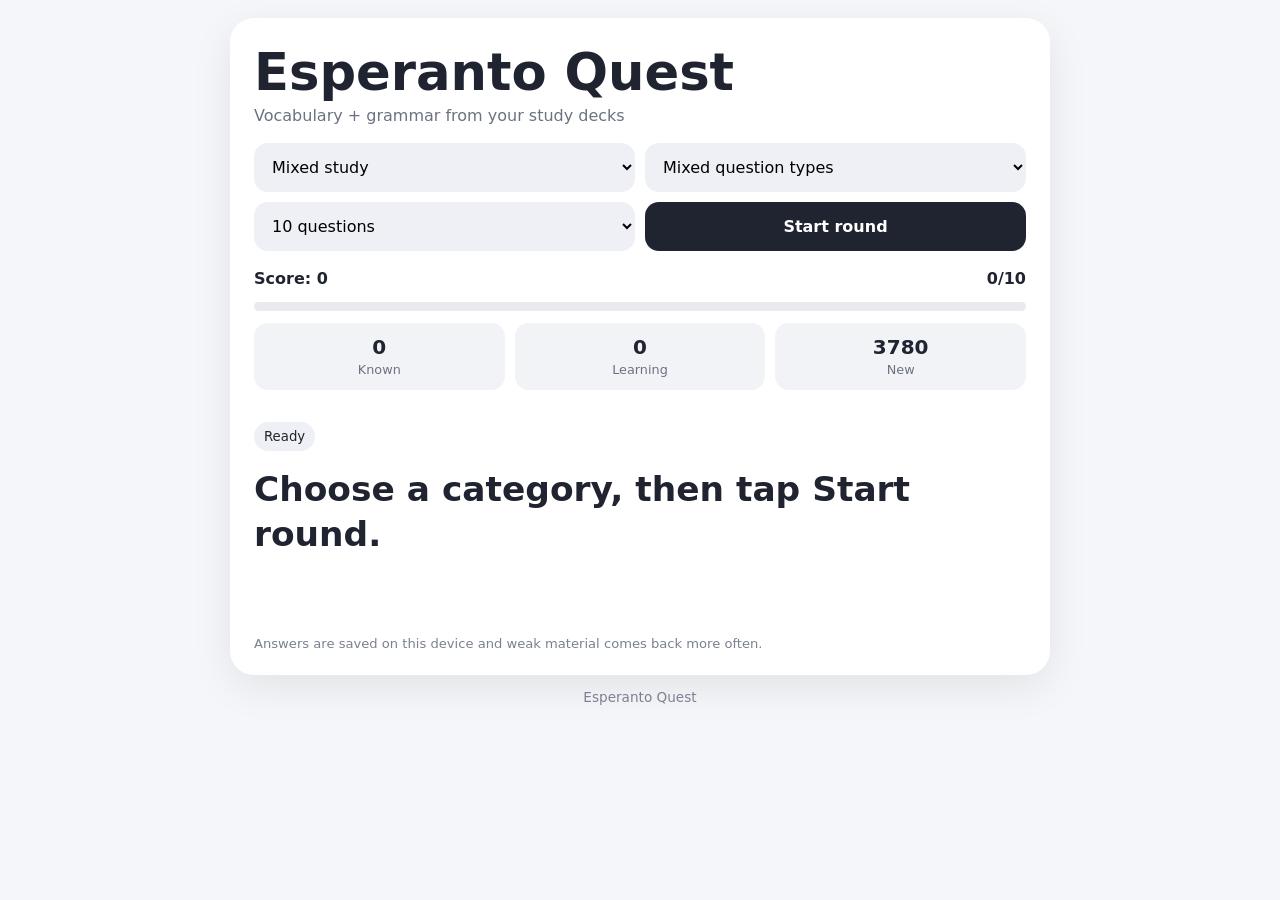
==== index.html @ 82cb4ed7 "Fix round completion score and celebration flow" ====
<!doctype html>
<html lang="en">
<head>
<meta charset="utf-8">
<meta name="viewport" content="width=device-width,initial-scale=1,viewport-fit=cover">
<meta name="apple-mobile-web-app-capable" content="yes">
<title>Esperanto Quest</title>
<style>
:root{font-family:-apple-system,BlinkMacSystemFont,"Segoe UI",system-ui,sans-serif;color:#1f2430}
*{box-sizing:border-box} body{margin:0;background:#f5f6fa;min-height:100svh;padding:18px}
.app{max-width:820px;margin:auto}.card{background:#fff;border-radius:24px;padding:24px;box-shadow:0 12px 42px rgba(0,0,0,.08)}
h1{margin:0 0 4px;font-size:clamp(2rem,6vw,3.2rem)}.muted{color:#6b7280}.controls{display:grid;grid-template-columns:1fr 1fr;gap:10px;margin:18px 0}
select,button,input{font:inherit;border:0;border-radius:14px;padding:14px}select,input{background:#eef0f5}button{background:#eef0f5;font-weight:700;cursor:pointer;touch-action:manipulation}button.primary{background:#1f2430;color:white}
.stats{display:flex;justify-content:space-between;gap:12px;font-weight:700;margin:14px 0}.mastery{display:grid;grid-template-columns:repeat(3,1fr);gap:10px;margin:12px 0}.mastery div{background:#f2f3f7;border-radius:14px;padding:12px;text-align:center}.mastery strong{display:block;font-size:1.25rem}.mastery span{font-size:.8rem;color:#6b7280}.bar{height:9px;border-radius:999px;background:#e8eaf0;overflow:hidden}.bar>div{height:100%;width:0;background:#1f2430;transition:width .2s}
.badge{display:inline-block;font-size:.83rem;background:#eef0f5;border-radius:999px;padding:7px 10px;margin-top:20px}.q{font-size:clamp(1.35rem,4vw,2.15rem);font-weight:800;line-height:1.3;margin:16px 0 20px}.answers{display:grid;grid-template-columns:1fr 1fr;gap:12px}.answer{min-height:62px;text-align:left}.correct{background:#dff5e4!important}.wrong{background:#ffe0e0!important}.feedback{min-height:28px;margin:16px 0;font-weight:700}
#next{display:none;width:100%;background:#1f2430;color:#fff}.typing{display:none;gap:10px}.typing input{flex:1}.typing button{background:#1f2430;color:#fff}.studyNote{font-size:.82rem;color:#7b8190;margin-top:6px}footer{font-size:.85rem;color:#7b8190;text-align:center;margin:14px}
.celebration{position:fixed;inset:0;pointer-events:none;overflow:hidden;z-index:9999}.particle{position:absolute;top:-12vh;font-size:32px;animation:fall 2.8s linear forwards}.confetti{width:12px;height:22px;border-radius:3px;font-size:0;background:hsl(var(--h),85%,55%);transform:rotate(var(--r))}.face{font-size:42px;animation-duration:3.4s}@keyframes fall{to{transform:translate(var(--drift),115vh) rotate(720deg);opacity:.9}}
@media(max-width:600px){.controls,.answers{grid-template-columns:1fr}.card{padding:20px}.typing{flex-direction:column}}
</style>
</head>
<body>
<div id="celebration" class="celebration"></div><div class="app"><div class="card">
<h1>Esperanto Quest</h1>
<div class="muted">Vocabulary + grammar from your study decks</div>
<div class="controls">
<select id="category"><option value="mixed">Mixed study</option><option value="nouns">Nouns</option><option value="connectors">Conjunctions / connectors</option><option value="prepositions">Prepositions</option><option value="grammar">Grammar sentences</option><option value="rules">Grammar rules & parts of speech</option></select>
<select id="mode"><option value="mixed">Mixed question types</option><option value="mc">Multiple choice only</option><option value="type">Typing only</option></select>
<select id="length"><option value="10">10 questions</option><option value="20">20 questions</option><option value="50">50 questions</option><option value="100">100 questions</option></select>
<button id="start" class="primary">Start round</button>
</div>
<div class="stats"><span>Score: <span id="score">0</span></span><span><span id="num">0</span>/<span id="total">10</span></span></div>
<div class="bar"><div id="bar"></div></div>
<div class="mastery"><div><strong id="knownCount">0</strong><span>Known</span></div><div><strong id="learningCount">0</strong><span>Learning</span></div><div><strong id="newCount">0</strong><span>New</span></div></div>
<div class="badge" id="kind">Ready</div><div class="q" id="q">Choose a category, then tap Start round.</div>
<div id="answers" class="answers"></div>
<div id="typing" class="typing"><input id="typed" autocomplete="off" autocapitalize="none" spellcheck="false" placeholder="Type your answer"><button id="check">Check</button></div>
<div class="feedback" id="feedback"></div><button id="next">Next</button><div class="studyNote">Answers are saved on this device and weak material comes back more often.</div>
</div><footer>Esperanto Quest</footer></div>
<script src="n1.js"></script><script src="n2.js"></script><script src="c1.js"></script><script src="c2.js"></script><script src="c3.js"></script><script src="g1.js"></script><script src="g2.js"></script><script src="g3.js"></script>
<script>
const NOUNS=(window.N||[]).map(x=>({en:x[0],eo:x[1],plural:x[2],obj:x[3],plobj:x[4]}));
const CONNECTORS=(window.C||[]).map(x=>({en:x[0],eo:x[1],cat:x[2]}));
const GRAMMAR=(window.G||[]).map(x=>({focus:x[0],en:x[1],eo:x[2]}));
const $=id=>document.getElementById(id);const pick=a=>a[Math.floor(Math.random()*a.length)];
const normalize=s=>String(s).trim().toLowerCase().replace(/[.,!?;:]/g,'').replace(/\s+/g,' ');
const RULES=[["What ending marks a noun in Esperanto?","-o",["-a","-e","-i"],"Noun ending"],["What ending marks an adjective?","-a",["-o","-e","-as"],"Adjective ending"],["What ending commonly marks an adverb?","-e",["-a","-o","-u"],"Adverb ending"],["What ending marks an infinitive verb?","-i",["-is","-as","-u"],"Infinitive"],["What ending marks present tense?","-as",["-is","-os","-us"],"Present tense"],["What ending marks past tense?","-is",["-as","-os","-u"],"Past tense"],["What ending marks future tense?","-os",["-as","-is","-us"],"Future tense"],["What ending marks the conditional?","-us",["-u","-os","-is"],"Conditional"],["What ending marks the imperative / volitive?","-u",["-us","-i","-as"],"Imperative"],["What ending marks plural nouns and adjectives?","-j",["-n","-s","-i"],"Plural"],["What ending marks the accusative (direct object)?","-n",["-j","-m","-r"],"Accusative"],["Which part of speech is 'rapide' (quickly)?","adverb",["noun","adjective","verb"],"Parts of speech"],["Which part of speech is 'bela' (beautiful)?","adjective",["noun","adverb","preposition"],"Parts of speech"],["Which part of speech is 'domo' (house)?","noun",["verb","adjective","conjunction"],"Parts of speech"],["Which part of speech is 'kuri' (to run)?","verb",["noun","adverb","preposition"],"Parts of speech"],["Which word means 'the' in Esperanto?","la",["unu","de","je"],"Article"],["Does Esperanto have an indefinite article like 'a/an'?","No",["Yes","Only before nouns","Only in plural"],"Articles"],["Which pronoun means 'I'?","mi",["vi","ni","li"],"Pronouns"],["Which pronoun means 'we'?","ni",["mi","ili","oni"],"Pronouns"],["Which pronoun means 'they'?","ili",["ni","ĝi","si"],"Pronouns"],["Which word asks 'why'?","kial",["kiel","kiam","kie"],"Correlatives"],["Which word asks 'how'?","kiel",["kial","kiam","kio"],"Correlatives"],["Which word asks 'when'?","kiam",["kiel","kie","kial"],"Correlatives"],["Which word asks 'where'?","kie",["kio","kiu","kiam"],"Correlatives"],["Which form means 'would go'?","irus",["iris","iros","iras"],"Conditional"],["Which form means 'went'?","iris",["iras","iros","iru"],"Past tense"],["Which form means 'will go'?","iros",["iris","irus","iras"],"Future tense"],["Which form means 'go!'?","iru",["iri","iras","irus"],"Imperative"],["In 'Mi vidas la katon', why does kato become katon?","It is the direct object",["It is plural","It is an adjective","It is past tense"],"Accusative"],["In 'La belaj floroj', why does bela become belaj?","It agrees with the plural noun",["It is a verb","It is accusative singular","It is an adverb"],"Adjective agreement"]];
const nounEO=NOUNS.map(x=>x.eo),nounEN=NOUNS.map(x=>x.en),nounPL=NOUNS.map(x=>x.plural),nounOBJ=NOUNS.map(x=>x.obj),nounPLOBJ=NOUNS.map(x=>x.plobj);
const conn=CONNECTORS.filter(x=>x.cat==="connector"),prep=CONNECTORS.filter(x=>x.cat==="preposition"),connEO=conn.map(x=>x.eo),connEN=conn.map(x=>x.en),prepEO=prep.map(x=>x.eo),prepEN=prep.map(x=>x.en),gramEO=GRAMMAR.map(x=>x.eo),gramEN=GRAMMAR.map(x=>x.en),focuses=[...new Set(GRAMMAR.map(x=>x.focus))];
function sampleOthers(list,correct,n=3){const out=[],seen=new Set([correct]);if(list.length<=n)return list.filter(x=>x!==correct);while(out.length<n){const v=pick(list);if(!seen.has(v)){seen.add(v);out.push(v)}}return out}
function shuffleSmall(a){a=[...a];for(let i=a.length-1;i>0;i--){const j=Math.floor(Math.random()*(i+1));[a[i],a[j]]=[a[j],a[i]]}return a}
function mc(q,correct,wrongs,kind,id){return{q,correct,options:shuffleSmall([correct,...wrongs]),kind,type:"mc",id}}
const BANKS={nouns:[],connectors:[],prepositions:[],grammar:[],rules:[]};
NOUNS.forEach((n,i)=>{BANKS.nouns.push(mc(`What is “${n.en}” in Esperanto?`,n.eo,sampleOthers(nounEO,n.eo),"English → Esperanto",`n:${i}:en-eo`));BANKS.nouns.push(mc(`What does “${n.eo}” mean?`,n.en,sampleOthers(nounEN,n.en),"Esperanto → English",`n:${i}:eo-en`));BANKS.nouns.push(mc(`What is the plural of “${n.eo}”?`,n.plural,sampleOthers(nounPL,n.plural),"Noun plural • -j",`n:${i}:plural`));BANKS.nouns.push(mc(`What is the singular direct-object form of “${n.eo}”?`,n.obj,sampleOthers(nounOBJ,n.obj),"Accusative • -n",`n:${i}:obj`));BANKS.nouns.push(mc(`What is the plural direct-object form of “${n.eo}”?`,n.plobj,sampleOthers(nounPLOBJ,n.plobj),"Plural accusative • -jn",`n:${i}:plobj`));BANKS.nouns.push(mc(`What part of speech is “${n.eo}”?`,"noun",["verb","adjective","adverb"],"Parts of speech",`n:${i}:pos`))});
conn.forEach((c,i)=>{BANKS.connectors.push(mc(`What is “${c.en}” in Esperanto?`,c.eo,sampleOthers(connEO,c.eo),"Connector",`c:${i}:en-eo`));BANKS.connectors.push(mc(`What does “${c.eo}” mean?`,c.en,sampleOthers(connEN,c.en),"Connector",`c:${i}:eo-en`));BANKS.connectors.push(mc(`What kind of expression is “${c.eo}”?`,"conjunction / connector",["noun","adjective","preposition / prepositional phrase"],"Parts of speech",`c:${i}:pos`))});
prep.forEach((c,i)=>{BANKS.prepositions.push(mc(`What is “${c.en}” in Esperanto?`,c.eo,sampleOthers(prepEO,c.eo),"Preposition",`p:${i}:en-eo`));BANKS.prepositions.push(mc(`What does “${c.eo}” mean?`,c.en,sampleOthers(prepEN,c.en),"Preposition",`p:${i}:eo-en`));BANKS.prepositions.push(mc(`What kind of expression is “${c.eo}”?`,"preposition / prepositional phrase",["noun","verb","conjunction / connector"],"Parts of speech",`p:${i}:pos`))});
GRAMMAR.forEach((g,i)=>{BANKS.grammar.push(mc(`Translate: “${g.en}”`,g.eo,sampleOthers(gramEO,g.eo),"Sentence translation",`g:${i}:en-eo`));BANKS.grammar.push(mc(`What does this mean? “${g.eo}”`,g.en,sampleOthers(gramEN,g.en),"Sentence comprehension",`g:${i}:eo-en`));BANKS.grammar.push(mc(`Which grammar focus best matches: “${g.eo}”?`,g.focus,sampleOthers(focuses,g.focus),"Identify the grammar",`g:${i}:focus`))});
RULES.forEach((r,i)=>BANKS.rules.push(mc(r[0],r[1],r[2],r[3],`r:${i}`)));
BANKS.mixed=[...BANKS.nouns,...BANKS.connectors,...BANKS.prepositions,...BANKS.grammar,...BANKS.rules];
const STORAGE_KEY="esperantoQuestMasteryV2";let mastery={};try{mastery=JSON.parse(localStorage.getItem(STORAGE_KEY)||"{}")}catch(e){mastery={}}
function statusFor(q){const m=mastery[q.id];if(!m)return"new";const acc=m.correct/m.attempts;return(m.correct>=3&&m.streak>=2&&acc>=.8)?"known":"learning"}
function record(q,ok){const m=mastery[q.id]||{attempts:0,correct:0,wrong:0,streak:0,lastSeen:0};m.attempts++;m.lastSeen=Date.now();if(ok){m.correct++;m.streak++}else{m.wrong++;m.streak=0}mastery[q.id]=m;try{localStorage.setItem(STORAGE_KEY,JSON.stringify(mastery))}catch(e){}updateMasteryUI()}
function updateMasteryUI(){let k=0,l=0,n=0;for(const q of BANKS.mixed){const s=statusFor(q);if(s==="known")k++;else if(s==="learning")l++;else n++}$('knownCount').textContent=k;$('learningCount').textContent=l;$('newCount').textContent=n}
function chooseQuestion(bank,excludeId=null){let pool=excludeId?bank.filter(q=>q.id!==excludeId):bank;if(!pool.length)pool=bank;let bucket=[];const r=Math.random();if(r<.55)bucket=pool.filter(q=>statusFor(q)==="learning");if(!bucket.length&&r<.88)bucket=pool.filter(q=>statusFor(q)==="new");if(!bucket.length)bucket=pool.filter(q=>statusFor(q)==="known");if(!bucket.length)bucket=pool;return pick(bucket)}
let score=0,idx=0,total=10,current=null,locked=false,lastQuestionId=null,roundFinished=false;
function currentBank(){return BANKS[$('category').value]||BANKS.mixed}
function start(){score=0;idx=0;lastQuestionId=null;roundFinished=false;total=+$('length').value;$('score').textContent='0';$('total').textContent=total;$('next').textContent='Next';nextQ()}
function nextQ(){locked=false;$('check').disabled=false;$('feedback').textContent='';$('next').style.display='none';$('answers').innerHTML='';$('typing').style.display='none';if(idx>=total){finish();return}current=chooseQuestion(currentBank(),lastQuestionId);lastQuestionId=current.id;const mode=$('mode').value;const isType=mode==='type'||(mode==='mixed'&&Math.random()<.28);$('num').textContent=idx+1;$('bar').style.width=(idx/total*100)+'%';$('kind').textContent=current.kind+' • '+statusFor(current);$('q').textContent=current.q;if(isType){$('typing').style.display='flex';$('typed').value='';setTimeout(()=>$('typed').focus(),50)}else{for(const o of shuffleSmall(current.options)){const b=document.createElement('button');b.className='answer';b.textContent=o;b.onclick=()=>answerMC(b,o);$('answers').appendChild(b)}}}
function answerMC(btn,val){if(locked)return;locked=true;for(const b of $('answers').children){b.disabled=true;if(b.textContent===current.correct)b.classList.add('correct')}const ok=val===current.correct;if(ok){score++;$('score').textContent=score;$('feedback').textContent='Ĝuste! Correct.'}else{btn.classList.add('wrong');$('feedback').textContent='Correct answer: '+current.correct}record(current,ok);advanceSoon()}
function checkTyped(){if(locked)return;const val=$('typed').value;if(!val.trim())return;locked=true;$('check').disabled=true;const ok=normalize(val)===normalize(current.correct);if(ok){score++;$('score').textContent=score;$('feedback').textContent='Ĝuste! Correct.'}else{$('feedback').textContent='Correct answer: '+current.correct}record(current,ok);advanceSoon()}
function advanceSoon(){idx++;$('bar').style.width=(idx/total*100)+'%';$('next').style.display='block';$('next').textContent=idx>=total?'Finish':'Next'}
function tone(freq,dur,type='sine',delay=0){try{const A=window.AudioContext||window.webkitAudioContext;window._eqAudio=window._eqAudio||new A();const c=window._eqAudio,o=c.createOscillator(),g=c.createGain();o.type=type;o.frequency.value=freq;g.gain.setValueAtTime(.0001,c.currentTime+delay);g.gain.exponentialRampToValueAtTime(.13,c.currentTime+delay+.01);g.gain.exponentialRampToValueAtTime(.0001,c.currentTime+delay+dur);o.connect(g);g.connect(c.destination);o.start(c.currentTime+delay);o.stop(c.currentTime+delay+dur+.03)}catch(e){}}
function resultSound(level){if(level==='great'){tone(523,.18,'triangle');tone(659,.18,'triangle',.16);tone(784,.28,'triangle',.32)}else if(level==='meh'){tone(330,.18,'sine');tone(294,.22,'sine',.18)}else{tone(220,.25,'sine');tone(175,.35,'sine',.22)}}
function shower(kind){const box=$('celebration');box.innerHTML='';const count=kind==='confetti'?90:45;for(let i=0;i<count;i++){const e=document.createElement('div');e.className='particle '+(kind==='confetti'?'confetti':'face');if(kind!=='confetti')e.textContent=kind==='sad'?'😢':'😐';e.style.left=(Math.random()*100)+'vw';e.style.animationDelay=(Math.random()*1.1)+'s';e.style.setProperty('--drift',((Math.random()-.5)*180)+'px');e.style.setProperty('--r',(Math.random()*180)+'deg');e.style.setProperty('--h',Math.floor(Math.random()*360));box.appendChild(e)}setTimeout(()=>box.innerHTML='',4800)}
function finish(){roundFinished=true;$('num').textContent=total;$('bar').style.width='100%';$('kind').textContent='Round complete';const pct=total?score/total:0;$('q').textContent=`You scored ${score} / ${total} (${Math.round(pct*100)}%).`;$('answers').innerHTML='';$('typing').style.display='none';if(pct>=.7){$('feedback').textContent=pct>=.9?'Bonege!':'Tre bone!';shower('confetti');resultSound('great')}else if(pct<=.5){$('feedback').textContent='Keep practicing. Weak cards will come back more often.';shower('sad');resultSound('sad')}else{$('feedback').textContent='Not bad — keep going!';shower('meh');resultSound('meh')}$('next').textContent='Play again';$('next').style.display='block'}
$('start').onclick=start;$('next').onclick=()=>{if(roundFinished)start();else nextQ()};$('check').onclick=checkTyped;$('typed').addEventListener('keydown',e=>{if(e.key==='Enter'){e.preventDefault();if(locked&&$('next').style.display==='block')$('next').click();else checkTyped()}});document.addEventListener('keydown',e=>{if(e.key==='Enter'&&document.activeElement!==$('typed')&&$('next').style.display==='block'){e.preventDefault();$('next').click()}});document.addEventListener('keydown',e=>{if(locked||!current||$('typing').style.display!=='none')return;if(!['1','2','3','4'].includes(e.key))return;const buttons=[...$('answers').querySelectorAll('.answer')];const i=Number(e.key)-1;if(buttons[i]){e.preventDefault();buttons[i].click()}});$('category').onchange=()=>{$('kind').textContent='Ready';$('q').textContent='Tap Start round.'};updateMasteryUI();
</script></body></html>
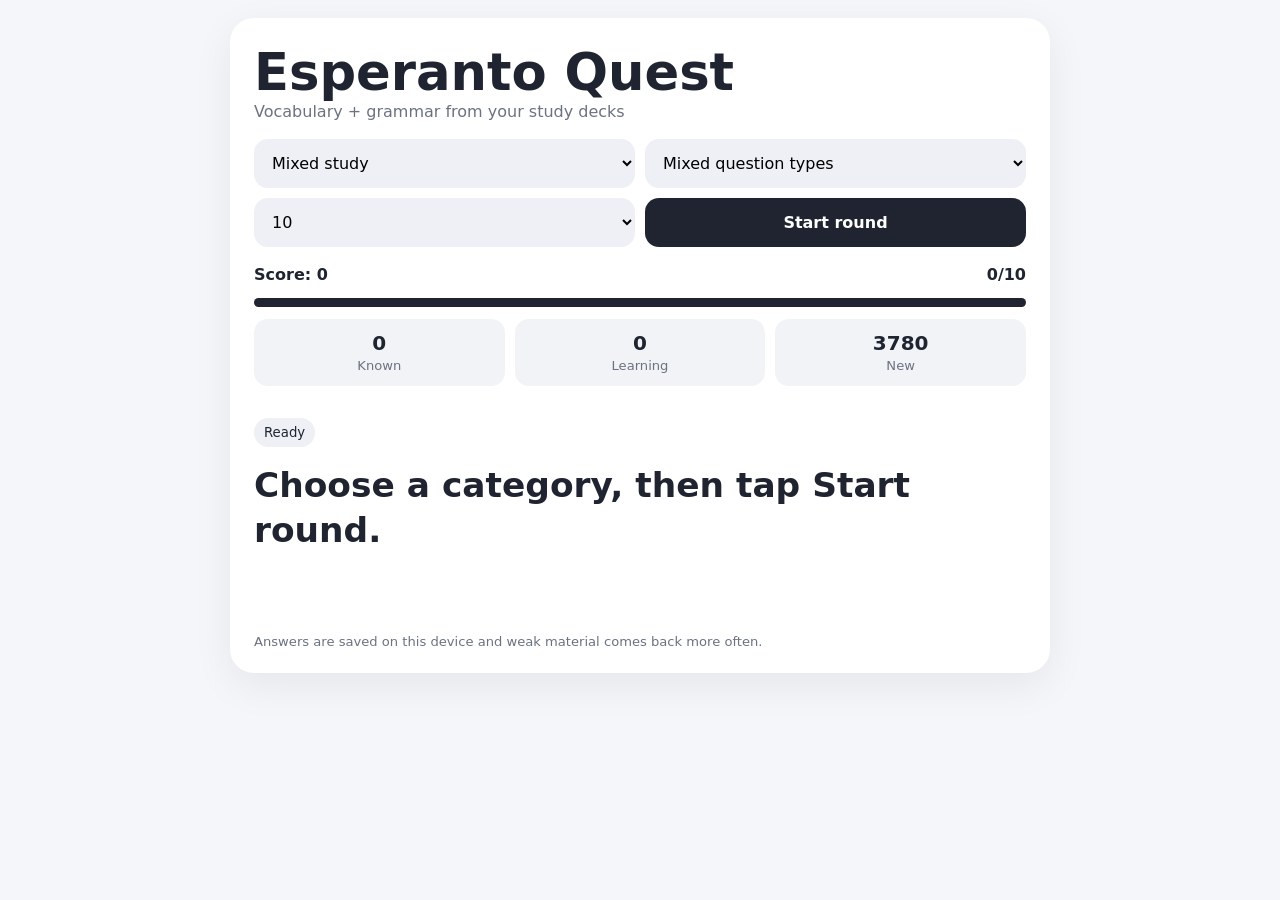
==== commit 34cf4c2a: "Expand wrong-answer explanations with translations and examples" ====
--- a/index.html
+++ b/index.html
@@ -1,76 +1,16 @@
-<!doctype html>
-<html lang="en">
-<head>
-<meta charset="utf-8">
-<meta name="viewport" content="width=device-width,initial-scale=1,viewport-fit=cover">
-<meta name="apple-mobile-web-app-capable" content="yes">
-<title>Esperanto Quest</title>
-<style>
-:root{font-family:-apple-system,BlinkMacSystemFont,"Segoe UI",system-ui,sans-serif;color:#1f2430}
-*{box-sizing:border-box} body{margin:0;background:#f5f6fa;min-height:100svh;padding:18px}
-.app{max-width:820px;margin:auto}.card{background:#fff;border-radius:24px;padding:24px;box-shadow:0 12px 42px rgba(0,0,0,.08)}
-h1{margin:0 0 4px;font-size:clamp(2rem,6vw,3.2rem)}.muted{color:#6b7280}.controls{display:grid;grid-template-columns:1fr 1fr;gap:10px;margin:18px 0}
-select,button,input{font:inherit;border:0;border-radius:14px;padding:14px}select,input{background:#eef0f5}button{background:#eef0f5;font-weight:700;cursor:pointer;touch-action:manipulation}button.primary{background:#1f2430;color:white}
-.stats{display:flex;justify-content:space-between;gap:12px;font-weight:700;margin:14px 0}.mastery{display:grid;grid-template-columns:repeat(3,1fr);gap:10px;margin:12px 0}.mastery div{background:#f2f3f7;border-radius:14px;padding:12px;text-align:center}.mastery strong{display:block;font-size:1.25rem}.mastery span{font-size:.8rem;color:#6b7280}.bar{height:9px;border-radius:999px;background:#e8eaf0;overflow:hidden}.bar>div{height:100%;width:0;background:#1f2430;transition:width .2s}
-.badge{display:inline-block;font-size:.83rem;background:#eef0f5;border-radius:999px;padding:7px 10px;margin-top:20px}.q{font-size:clamp(1.35rem,4vw,2.15rem);font-weight:800;line-height:1.3;margin:16px 0 20px}.answers{display:grid;grid-template-columns:1fr 1fr;gap:12px}.answer{min-height:62px;text-align:left}.correct{background:#dff5e4!important}.wrong{background:#ffe0e0!important}.feedback{min-height:28px;margin:16px 0;font-weight:700}
-#next{display:none;width:100%;background:#1f2430;color:#fff}.typing{display:none;gap:10px}.typing input{flex:1}.typing button{background:#1f2430;color:#fff}.studyNote{font-size:.82rem;color:#7b8190;margin-top:6px}footer{font-size:.85rem;color:#7b8190;text-align:center;margin:14px}
-.celebration{position:fixed;inset:0;pointer-events:none;overflow:hidden;z-index:9999}.particle{position:absolute;top:-12vh;font-size:32px;animation:fall 2.8s linear forwards}.confetti{width:12px;height:22px;border-radius:3px;font-size:0;background:hsl(var(--h),85%,55%);transform:rotate(var(--r))}.face{font-size:42px;animation-duration:3.4s}@keyframes fall{to{transform:translate(var(--drift),115vh) rotate(720deg);opacity:.9}}
-@media(max-width:600px){.controls,.answers{grid-template-columns:1fr}.card{padding:20px}.typing{flex-direction:column}}
-</style>
-</head>
-<body>
-<div id="celebration" class="celebration"></div><div class="app"><div class="card">
-<h1>Esperanto Quest</h1>
-<div class="muted">Vocabulary + grammar from your study decks</div>
-<div class="controls">
-<select id="category"><option value="mixed">Mixed study</option><option value="nouns">Nouns</option><option value="connectors">Conjunctions / connectors</option><option value="prepositions">Prepositions</option><option value="grammar">Grammar sentences</option><option value="rules">Grammar rules & parts of speech</option></select>
-<select id="mode"><option value="mixed">Mixed question types</option><option value="mc">Multiple choice only</option><option value="type">Typing only</option></select>
-<select id="length"><option value="10">10 questions</option><option value="20">20 questions</option><option value="50">50 questions</option><option value="100">100 questions</option></select>
-<button id="start" class="primary">Start round</button>
-</div>
-<div class="stats"><span>Score: <span id="score">0</span></span><span><span id="num">0</span>/<span id="total">10</span></span></div>
-<div class="bar"><div id="bar"></div></div>
-<div class="mastery"><div><strong id="knownCount">0</strong><span>Known</span></div><div><strong id="learningCount">0</strong><span>Learning</span></div><div><strong id="newCount">0</strong><span>New</span></div></div>
-<div class="badge" id="kind">Ready</div><div class="q" id="q">Choose a category, then tap Start round.</div>
-<div id="answers" class="answers"></div>
-<div id="typing" class="typing"><input id="typed" autocomplete="off" autocapitalize="none" spellcheck="false" placeholder="Type your answer"><button id="check">Check</button></div>
-<div class="feedback" id="feedback"></div><button id="next">Next</button><div class="studyNote">Answers are saved on this device and weak material comes back more often.</div>
-</div><footer>Esperanto Quest</footer></div>
-<script src="n1.js"></script><script src="n2.js"></script><script src="c1.js"></script><script src="c2.js"></script><script src="c3.js"></script><script src="g1.js"></script><script src="g2.js"></script><script src="g3.js"></script>
-<script>
-const NOUNS=(window.N||[]).map(x=>({en:x[0],eo:x[1],plural:x[2],obj:x[3],plobj:x[4]}));
-const CONNECTORS=(window.C||[]).map(x=>({en:x[0],eo:x[1],cat:x[2]}));
-const GRAMMAR=(window.G||[]).map(x=>({focus:x[0],en:x[1],eo:x[2]}));
-const $=id=>document.getElementById(id);const pick=a=>a[Math.floor(Math.random()*a.length)];
-const normalize=s=>String(s).trim().toLowerCase().replace(/[.,!?;:]/g,'').replace(/\s+/g,' ');
-const RULES=[["What ending marks a noun in Esperanto?","-o",["-a","-e","-i"],"Noun ending"],["What ending marks an adjective?","-a",["-o","-e","-as"],"Adjective ending"],["What ending commonly marks an adverb?","-e",["-a","-o","-u"],"Adverb ending"],["What ending marks an infinitive verb?","-i",["-is","-as","-u"],"Infinitive"],["What ending marks present tense?","-as",["-is","-os","-us"],"Present tense"],["What ending marks past tense?","-is",["-as","-os","-u"],"Past tense"],["What ending marks future tense?","-os",["-as","-is","-us"],"Future tense"],["What ending marks the conditional?","-us",["-u","-os","-is"],"Conditional"],["What ending marks the imperative / volitive?","-u",["-us","-i","-as"],"Imperative"],["What ending marks plural nouns and adjectives?","-j",["-n","-s","-i"],"Plural"],["What ending marks the accusative (direct object)?","-n",["-j","-m","-r"],"Accusative"],["Which part of speech is 'rapide' (quickly)?","adverb",["noun","adjective","verb"],"Parts of speech"],["Which part of speech is 'bela' (beautiful)?","adjective",["noun","adverb","preposition"],"Parts of speech"],["Which part of speech is 'domo' (house)?","noun",["verb","adjective","conjunction"],"Parts of speech"],["Which part of speech is 'kuri' (to run)?","verb",["noun","adverb","preposition"],"Parts of speech"],["Which word means 'the' in Esperanto?","la",["unu","de","je"],"Article"],["Does Esperanto have an indefinite article like 'a/an'?","No",["Yes","Only before nouns","Only in plural"],"Articles"],["Which pronoun means 'I'?","mi",["vi","ni","li"],"Pronouns"],["Which pronoun means 'we'?","ni",["mi","ili","oni"],"Pronouns"],["Which pronoun means 'they'?","ili",["ni","ĝi","si"],"Pronouns"],["Which word asks 'why'?","kial",["kiel","kiam","kie"],"Correlatives"],["Which word asks 'how'?","kiel",["kial","kiam","kio"],"Correlatives"],["Which word asks 'when'?","kiam",["kiel","kie","kial"],"Correlatives"],["Which word asks 'where'?","kie",["kio","kiu","kiam"],"Correlatives"],["Which form means 'would go'?","irus",["iris","iros","iras"],"Conditional"],["Which form means 'went'?","iris",["iras","iros","iru"],"Past tense"],["Which form means 'will go'?","iros",["iris","irus","iras"],"Future tense"],["Which form means 'go!'?","iru",["iri","iras","irus"],"Imperative"],["In 'Mi vidas la katon', why does kato become katon?","It is the direct object",["It is plural","It is an adjective","It is past tense"],"Accusative"],["In 'La belaj floroj', why does bela become belaj?","It agrees with the plural noun",["It is a verb","It is accusative singular","It is an adverb"],"Adjective agreement"]];
-const nounEO=NOUNS.map(x=>x.eo),nounEN=NOUNS.map(x=>x.en),nounPL=NOUNS.map(x=>x.plural),nounOBJ=NOUNS.map(x=>x.obj),nounPLOBJ=NOUNS.map(x=>x.plobj);
-const conn=CONNECTORS.filter(x=>x.cat==="connector"),prep=CONNECTORS.filter(x=>x.cat==="preposition"),connEO=conn.map(x=>x.eo),connEN=conn.map(x=>x.en),prepEO=prep.map(x=>x.eo),prepEN=prep.map(x=>x.en),gramEO=GRAMMAR.map(x=>x.eo),gramEN=GRAMMAR.map(x=>x.en),focuses=[...new Set(GRAMMAR.map(x=>x.focus))];
-function sampleOthers(list,correct,n=3){const out=[],seen=new Set([correct]);if(list.length<=n)return list.filter(x=>x!==correct);while(out.length<n){const v=pick(list);if(!seen.has(v)){seen.add(v);out.push(v)}}return out}
-function shuffleSmall(a){a=[...a];for(let i=a.length-1;i>0;i--){const j=Math.floor(Math.random()*(i+1));[a[i],a[j]]=[a[j],a[i]]}return a}
-function mc(q,correct,wrongs,kind,id){return{q,correct,options:shuffleSmall([correct,...wrongs]),kind,type:"mc",id}}
-const BANKS={nouns:[],connectors:[],prepositions:[],grammar:[],rules:[]};
-NOUNS.forEach((n,i)=>{BANKS.nouns.push(mc(`What is “${n.en}” in Esperanto?`,n.eo,sampleOthers(nounEO,n.eo),"English → Esperanto",`n:${i}:en-eo`));BANKS.nouns.push(mc(`What does “${n.eo}” mean?`,n.en,sampleOthers(nounEN,n.en),"Esperanto → English",`n:${i}:eo-en`));BANKS.nouns.push(mc(`What is the plural of “${n.eo}”?`,n.plural,sampleOthers(nounPL,n.plural),"Noun plural • -j",`n:${i}:plural`));BANKS.nouns.push(mc(`What is the singular direct-object form of “${n.eo}”?`,n.obj,sampleOthers(nounOBJ,n.obj),"Accusative • -n",`n:${i}:obj`));BANKS.nouns.push(mc(`What is the plural direct-object form of “${n.eo}”?`,n.plobj,sampleOthers(nounPLOBJ,n.plobj),"Plural accusative • -jn",`n:${i}:plobj`));BANKS.nouns.push(mc(`What part of speech is “${n.eo}”?`,"noun",["verb","adjective","adverb"],"Parts of speech",`n:${i}:pos`))});
-conn.forEach((c,i)=>{BANKS.connectors.push(mc(`What is “${c.en}” in Esperanto?`,c.eo,sampleOthers(connEO,c.eo),"Connector",`c:${i}:en-eo`));BANKS.connectors.push(mc(`What does “${c.eo}” mean?`,c.en,sampleOthers(connEN,c.en),"Connector",`c:${i}:eo-en`));BANKS.connectors.push(mc(`What kind of expression is “${c.eo}”?`,"conjunction / connector",["noun","adjective","preposition / prepositional phrase"],"Parts of speech",`c:${i}:pos`))});
-prep.forEach((c,i)=>{BANKS.prepositions.push(mc(`What is “${c.en}” in Esperanto?`,c.eo,sampleOthers(prepEO,c.eo),"Preposition",`p:${i}:en-eo`));BANKS.prepositions.push(mc(`What does “${c.eo}” mean?`,c.en,sampleOthers(prepEN,c.en),"Preposition",`p:${i}:eo-en`));BANKS.prepositions.push(mc(`What kind of expression is “${c.eo}”?`,"preposition / prepositional phrase",["noun","verb","conjunction / connector"],"Parts of speech",`p:${i}:pos`))});
-GRAMMAR.forEach((g,i)=>{BANKS.grammar.push(mc(`Translate: “${g.en}”`,g.eo,sampleOthers(gramEO,g.eo),"Sentence translation",`g:${i}:en-eo`));BANKS.grammar.push(mc(`What does this mean? “${g.eo}”`,g.en,sampleOthers(gramEN,g.en),"Sentence comprehension",`g:${i}:eo-en`));BANKS.grammar.push(mc(`Which grammar focus best matches: “${g.eo}”?`,g.focus,sampleOthers(focuses,g.focus),"Identify the grammar",`g:${i}:focus`))});
-RULES.forEach((r,i)=>BANKS.rules.push(mc(r[0],r[1],r[2],r[3],`r:${i}`)));
-BANKS.mixed=[...BANKS.nouns,...BANKS.connectors,...BANKS.prepositions,...BANKS.grammar,...BANKS.rules];
-const STORAGE_KEY="esperantoQuestMasteryV2";let mastery={};try{mastery=JSON.parse(localStorage.getItem(STORAGE_KEY)||"{}")}catch(e){mastery={}}
-function statusFor(q){const m=mastery[q.id];if(!m)return"new";const acc=m.correct/m.attempts;return(m.correct>=3&&m.streak>=2&&acc>=.8)?"known":"learning"}
-function record(q,ok){const m=mastery[q.id]||{attempts:0,correct:0,wrong:0,streak:0,lastSeen:0};m.attempts++;m.lastSeen=Date.now();if(ok){m.correct++;m.streak++}else{m.wrong++;m.streak=0}mastery[q.id]=m;try{localStorage.setItem(STORAGE_KEY,JSON.stringify(mastery))}catch(e){}updateMasteryUI()}
-function updateMasteryUI(){let k=0,l=0,n=0;for(const q of BANKS.mixed){const s=statusFor(q);if(s==="known")k++;else if(s==="learning")l++;else n++}$('knownCount').textContent=k;$('learningCount').textContent=l;$('newCount').textContent=n}
-function chooseQuestion(bank,excludeId=null){let pool=excludeId?bank.filter(q=>q.id!==excludeId):bank;if(!pool.length)pool=bank;let bucket=[];const r=Math.random();if(r<.55)bucket=pool.filter(q=>statusFor(q)==="learning");if(!bucket.length&&r<.88)bucket=pool.filter(q=>statusFor(q)==="new");if(!bucket.length)bucket=pool.filter(q=>statusFor(q)==="known");if(!bucket.length)bucket=pool;return pick(bucket)}
-let score=0,idx=0,total=10,current=null,locked=false,lastQuestionId=null,roundFinished=false;
-function currentBank(){return BANKS[$('category').value]||BANKS.mixed}
-function start(){score=0;idx=0;lastQuestionId=null;roundFinished=false;total=+$('length').value;$('score').textContent='0';$('total').textContent=total;$('next').textContent='Next';nextQ()}
-function nextQ(){locked=false;$('check').disabled=false;$('feedback').textContent='';$('next').style.display='none';$('answers').innerHTML='';$('typing').style.display='none';if(idx>=total){finish();return}current=chooseQuestion(currentBank(),lastQuestionId);lastQuestionId=current.id;const mode=$('mode').value;const isType=mode==='type'||(mode==='mixed'&&Math.random()<.28);$('num').textContent=idx+1;$('bar').style.width=(idx/total*100)+'%';$('kind').textContent=current.kind+' • '+statusFor(current);$('q').textContent=current.q;if(isType){$('typing').style.display='flex';$('typed').value='';setTimeout(()=>$('typed').focus(),50)}else{for(const o of shuffleSmall(current.options)){const b=document.createElement('button');b.className='answer';b.textContent=o;b.onclick=()=>answerMC(b,o);$('answers').appendChild(b)}}}
-function answerMC(btn,val){if(locked)return;locked=true;for(const b of $('answers').children){b.disabled=true;if(b.textContent===current.correct)b.classList.add('correct')}const ok=val===current.correct;if(ok){score++;$('score').textContent=score;$('feedback').textContent='Ĝuste! Correct.'}else{btn.classList.add('wrong');$('feedback').textContent='Correct answer: '+current.correct}record(current,ok);advanceSoon()}
-function checkTyped(){if(locked)return;const val=$('typed').value;if(!val.trim())return;locked=true;$('check').disabled=true;const ok=normalize(val)===normalize(current.correct);if(ok){score++;$('score').textContent=score;$('feedback').textContent='Ĝuste! Correct.'}else{$('feedback').textContent='Correct answer: '+current.correct}record(current,ok);advanceSoon()}
-function advanceSoon(){idx++;$('bar').style.width=(idx/total*100)+'%';$('next').style.display='block';$('next').textContent=idx>=total?'Finish':'Next'}
-function tone(freq,dur,type='sine',delay=0){try{const A=window.AudioContext||window.webkitAudioContext;window._eqAudio=window._eqAudio||new A();const c=window._eqAudio,o=c.createOscillator(),g=c.createGain();o.type=type;o.frequency.value=freq;g.gain.setValueAtTime(.0001,c.currentTime+delay);g.gain.exponentialRampToValueAtTime(.13,c.currentTime+delay+.01);g.gain.exponentialRampToValueAtTime(.0001,c.currentTime+delay+dur);o.connect(g);g.connect(c.destination);o.start(c.currentTime+delay);o.stop(c.currentTime+delay+dur+.03)}catch(e){}}
-function resultSound(level){if(level==='great'){tone(523,.18,'triangle');tone(659,.18,'triangle',.16);tone(784,.28,'triangle',.32)}else if(level==='meh'){tone(330,.18,'sine');tone(294,.22,'sine',.18)}else{tone(220,.25,'sine');tone(175,.35,'sine',.22)}}
-function shower(kind){const box=$('celebration');box.innerHTML='';const count=kind==='confetti'?90:45;for(let i=0;i<count;i++){const e=document.createElement('div');e.className='particle '+(kind==='confetti'?'confetti':'face');if(kind!=='confetti')e.textContent=kind==='sad'?'😢':'😐';e.style.left=(Math.random()*100)+'vw';e.style.animationDelay=(Math.random()*1.1)+'s';e.style.setProperty('--drift',((Math.random()-.5)*180)+'px');e.style.setProperty('--r',(Math.random()*180)+'deg');e.style.setProperty('--h',Math.floor(Math.random()*360));box.appendChild(e)}setTimeout(()=>box.innerHTML='',4800)}
-function finish(){roundFinished=true;$('num').textContent=total;$('bar').style.width='100%';$('kind').textContent='Round complete';const pct=total?score/total:0;$('q').textContent=`You scored ${score} / ${total} (${Math.round(pct*100)}%).`;$('answers').innerHTML='';$('typing').style.display='none';if(pct>=.7){$('feedback').textContent=pct>=.9?'Bonege!':'Tre bone!';shower('confetti');resultSound('great')}else if(pct<=.5){$('feedback').textContent='Keep practicing. Weak cards will come back more often.';shower('sad');resultSound('sad')}else{$('feedback').textContent='Not bad — keep going!';shower('meh');resultSound('meh')}$('next').textContent='Play again';$('next').style.display='block'}
-$('start').onclick=start;$('next').onclick=()=>{if(roundFinished)start();else nextQ()};$('check').onclick=checkTyped;$('typed').addEventListener('keydown',e=>{if(e.key==='Enter'){e.preventDefault();if(locked&&$('next').style.display==='block')$('next').click();else checkTyped()}});document.addEventListener('keydown',e=>{if(e.key==='Enter'&&document.activeElement!==$('typed')&&$('next').style.display==='block'){e.preventDefault();$('next').click()}});document.addEventListener('keydown',e=>{if(locked||!current||$('typing').style.display!=='none')return;if(!['1','2','3','4'].includes(e.key))return;const buttons=[...$('answers').querySelectorAll('.answer')];const i=Number(e.key)-1;if(buttons[i]){e.preventDefault();buttons[i].click()}});$('category').onchange=()=>{$('kind').textContent='Ready';$('q').textContent='Tap Start round.'};updateMasteryUI();
-</script></body></html>+<!doctype html><html lang="en"><head><meta charset="utf-8"><meta name="viewport" content="width=device-width,initial-scale=1,viewport-fit=cover"><title>Esperanto Quest</title><style>
+:root{font-family:-apple-system,BlinkMacSystemFont,"Segoe UI",system-ui,sans-serif;color:#1f2430}*{box-sizing:border-box}body{margin:0;background:#f5f6fa;min-height:100svh;padding:18px}.app{max-width:820px;margin:auto}.card{background:#fff;border-radius:24px;padding:24px;box-shadow:0 12px 42px #0001}h1{margin:0;font-size:clamp(2rem,6vw,3.2rem)}.muted{color:#6b7280}.controls,.answers{display:grid;grid-template-columns:1fr 1fr;gap:10px;margin:18px 0}select,button,input{font:inherit;border:0;border-radius:14px;padding:14px}select,input{background:#eef0f5}button{background:#eef0f5;font-weight:700;cursor:pointer}button.primary,#next,.typing button{background:#1f2430;color:#fff}.stats{display:flex;justify-content:space-between;font-weight:700;margin:14px 0}.mastery{display:grid;grid-template-columns:repeat(3,1fr);gap:10px;margin:12px 0}.mastery div{background:#f2f3f7;border-radius:14px;padding:12px;text-align:center}.mastery strong{display:block;font-size:1.25rem}.mastery span,.studyNote{font-size:.82rem;color:#6b7280}.bar{height:9px;border-radius:999px;background:#e8eaf0;overflow:hidden}.bar div{height:100%;background:#1f2430}.badge{display:inline-block;font-size:.83rem;background:#eef0f5;border-radius:999px;padding:7px 10px;margin-top:20px}.q{font-size:clamp(1.35rem,4vw,2.15rem);font-weight:800;line-height:1.3;margin:16px 0 20px}.answer{min-height:62px;text-align:left}.correct{background:#dff5e4!important}.wrong{background:#ffe0e0!important}.feedback{min-height:28px;margin:16px 0;font-weight:700;white-space:pre-line;line-height:1.45}#next{display:none;width:100%}.typing{display:none;gap:10px}.typing input{flex:1}.celebration{position:fixed;inset:0;pointer-events:none;overflow:hidden;z-index:9999}.particle{position:absolute;top:-12vh;animation:fall 2.8s linear forwards}.confetti{width:12px;height:22px;border-radius:3px;background:hsl(var(--h),85%,55%)}.face{font-size:42px;animation-duration:3.4s}@keyframes fall{to{transform:translate(var(--d),115vh) rotate(720deg);opacity:.9}}@media(max-width:600px){.controls,.answers{grid-template-columns:1fr}.typing{flex-direction:column}}
+</style></head><body><div id="celebration" class="celebration"></div><div class="app"><div class="card"><h1>Esperanto Quest</h1><div class="muted">Vocabulary + grammar from your study decks</div><div class="controls"><select id="category"><option value="mixed">Mixed study</option><option value="nouns">Nouns</option><option value="connectors">Conjunctions / connectors</option><option value="prepositions">Prepositions</option><option value="grammar">Grammar sentences</option><option value="rules">Grammar rules & parts of speech</option></select><select id="mode"><option value="mixed">Mixed question types</option><option value="mc">Multiple choice only</option><option value="type">Typing only</option></select><select id="length"><option>10</option><option>20</option><option>50</option><option>100</option></select><button id="start" class="primary">Start round</button></div><div class="stats"><span>Score: <span id="score">0</span></span><span><span id="num">0</span>/<span id="total">10</span></span></div><div class="bar"><div id="bar"></div></div><div class="mastery"><div><strong id="knownCount">0</strong><span>Known</span></div><div><strong id="learningCount">0</strong><span>Learning</span></div><div><strong id="newCount">0</strong><span>New</span></div></div><div id="kind" class="badge">Ready</div><div id="q" class="q">Choose a category, then tap Start round.</div><div id="answers" class="answers"></div><div id="typing" class="typing"><input id="typed" autocomplete="off" autocapitalize="none" spellcheck="false"><button id="check">Check</button></div><div id="feedback" class="feedback"></div><button id="next">Next</button><div class="studyNote">Answers are saved on this device and weak material comes back more often.</div></div></div>
+<script src="n1.js"></script><script src="n2.js"></script><script src="c1.js"></script><script src="c2.js"></script><script src="c3.js"></script><script src="g1.js"></script><script src="g2.js"></script><script src="g3.js"></script><script>
+const N=(window.N||[]).map(x=>({en:x[0],eo:x[1],pl:x[2],obj:x[3],plobj:x[4]})),C=(window.C||[]).map(x=>({en:x[0],eo:x[1],cat:x[2]})),G=(window.G||[]).map(x=>({focus:x[0],en:x[1],eo:x[2]})),$=x=>document.getElementById(x),pick=a=>a[Math.floor(Math.random()*a.length)],norm=s=>String(s).trim().toLowerCase().replace(/[.,!?;:]/g,'').replace(/\s+/g,' '),shuf=a=>{a=[...a];for(let i=a.length-1;i;i--){let j=Math.floor(Math.random()*(i+1));[a[i],a[j]]=[a[j],a[i]]}return a},other=(a,c)=>{let o=[],s=new Set([c]);while(o.length<3&&a.length>o.length+1){let v=pick(a);if(!s.has(v)){s.add(v);o.push(v)}}return o},mc=(q,c,w,k,id)=>({q,correct:c,options:shuf([c,...w]),kind:k,id});
+const R=[["What ending marks a noun in Esperanto?","-o",["-a","-e","-i"],"Noun ending"],["What ending marks an adjective?","-a",["-o","-e","-as"],"Adjective ending"],["What ending commonly marks an adverb?","-e",["-a","-o","-u"],"Adverb ending"],["What ending marks an infinitive verb?","-i",["-is","-as","-u"],"Infinitive"],["What ending marks present tense?","-as",["-is","-os","-us"],"Present tense"],["What ending marks past tense?","-is",["-as","-os","-u"],"Past tense"],["What ending marks future tense?","-os",["-as","-is","-us"],"Future tense"],["What ending marks the conditional?","-us",["-u","-os","-is"],"Conditional"],["What ending marks the imperative / volitive?","-u",["-us","-i","-as"],"Imperative"],["What ending marks plural nouns and adjectives?","-j",["-n","-s","-i"],"Plural"],["What ending marks the accusative (direct object)?","-n",["-j","-m","-r"],"Accusative"],["Which part of speech is 'rapide'?","adverb",["noun","adjective","verb"],"Parts of speech"],["Which part of speech is 'bela'?","adjective",["noun","adverb","preposition"],"Parts of speech"],["Which part of speech is 'domo'?","noun",["verb","adjective","conjunction"],"Parts of speech"],["Which part of speech is 'kuri'?","verb",["noun","adverb","preposition"],"Parts of speech"],["Which word means 'the'?","la",["unu","de","je"],"Article"],["Does Esperanto have an indefinite article like 'a/an'?","No",["Yes","Only before nouns","Only in plural"],"Articles"],["Which pronoun means 'I'?","mi",["vi","ni","li"],"Pronouns"],["Which pronoun means 'we'?","ni",["mi","ili","oni"],"Pronouns"],["Which pronoun means 'they'?","ili",["ni","ĝi","si"],"Pronouns"],["Which word asks 'why'?","kial",["kiel","kiam","kie"],"Correlatives"],["Which word asks 'how'?","kiel",["kial","kiam","kio"],"Correlatives"],["Which word asks 'when'?","kiam",["kiel","kie","kial"],"Correlatives"],["Which word asks 'where'?","kie",["kio","kiu","kiam"],"Correlatives"],["Which form means 'would go'?","irus",["iris","iros","iras"],"Conditional"],["Which form means 'went'?","iris",["iras","iros","iru"],"Past tense"],["Which form means 'will go'?","iros",["iris","irus","iras"],"Future tense"],["Which form means 'go!'?","iru",["iri","iras","irus"],"Imperative"],["In 'Mi vidas la katon', why katon?","It is the direct object",["It is plural","It is an adjective","It is past tense"],"Accusative"],["In 'La belaj floroj', why belaj?","It agrees with the plural noun",["It is a verb","It is accusative singular","It is an adverb"],"Adjective agreement"]];
+const con=C.filter(x=>x.cat==='connector'),pre=C.filter(x=>x.cat==='preposition'),B={nouns:[],connectors:[],prepositions:[],grammar:[],rules:[]},nEO=N.map(x=>x.eo),nEN=N.map(x=>x.en),nPL=N.map(x=>x.pl),nO=N.map(x=>x.obj),nPO=N.map(x=>x.plobj),cEO=con.map(x=>x.eo),cEN=con.map(x=>x.en),pEO=pre.map(x=>x.eo),pEN=pre.map(x=>x.en),gEO=G.map(x=>x.eo),gEN=G.map(x=>x.en),f=[...new Set(G.map(x=>x.focus))];
+N.forEach((n,i)=>{B.nouns.push(mc(`What is “${n.en}” in Esperanto?`,n.eo,other(nEO,n.eo),'English → Esperanto',`n:${i}:en-eo`),mc(`What does “${n.eo}” mean?`,n.en,other(nEN,n.en),'Esperanto → English',`n:${i}:eo-en`),mc(`What is the plural of “${n.eo}”?`,n.pl,other(nPL,n.pl),'Noun plural • -j',`n:${i}:plural`),mc(`What is the singular direct-object form of “${n.eo}”?`,n.obj,other(nO,n.obj),'Accusative • -n',`n:${i}:obj`),mc(`What is the plural direct-object form of “${n.eo}”?`,n.plobj,other(nPO,n.plobj),'Plural accusative • -jn',`n:${i}:plobj`),mc(`What part of speech is “${n.eo}”?`,'noun',['verb','adjective','adverb'],'Parts of speech',`n:${i}:pos`))});
+con.forEach((c,i)=>{B.connectors.push(mc(`What is “${c.en}” in Esperanto?`,c.eo,other(cEO,c.eo),'Connector',`c:${i}:en-eo`),mc(`What does “${c.eo}” mean?`,c.en,other(cEN,c.en),'Connector',`c:${i}:eo-en`),mc(`What kind of expression is “${c.eo}”?`,'conjunction / connector',['noun','adjective','preposition / prepositional phrase'],'Parts of speech',`c:${i}:pos`))});pre.forEach((c,i)=>{B.prepositions.push(mc(`What is “${c.en}” in Esperanto?`,c.eo,other(pEO,c.eo),'Preposition',`p:${i}:en-eo`),mc(`What does “${c.eo}” mean?`,c.en,other(pEN,c.en),'Preposition',`p:${i}:eo-en`),mc(`What kind of expression is “${c.eo}”?`,'preposition / prepositional phrase',['noun','verb','conjunction / connector'],'Parts of speech',`p:${i}:pos`))});G.forEach((g,i)=>{B.grammar.push(mc(`Translate: “${g.en}”`,g.eo,other(gEO,g.eo),'Sentence translation',`g:${i}:en-eo`),mc(`What does this mean? “${g.eo}”`,g.en,other(gEN,g.en),'Sentence comprehension',`g:${i}:eo-en`),mc(`Which grammar focus best matches: “${g.eo}”?`,g.focus,other(f,g.focus),'Identify the grammar',`g:${i}:focus`))});R.forEach((r,i)=>B.rules.push(mc(r[0],r[1],r[2],r[3],`r:${i}`)));B.mixed=[...B.nouns,...B.connectors,...B.prepositions,...B.grammar,...B.rules];
+const KEY='esperantoQuestMasteryV2';let M={};try{M=JSON.parse(localStorage.getItem(KEY)||'{}')}catch{}const status=q=>{let m=M[q.id];return!m?'new':m.correct>=3&&m.streak>=2&&m.correct/m.attempts>=.8?'known':'learning'},record=(q,ok)=>{let m=M[q.id]||{attempts:0,correct:0,wrong:0,streak:0};m.attempts++;ok?(m.correct++,m.streak++):(m.wrong++,m.streak=0);M[q.id]=m;try{localStorage.setItem(KEY,JSON.stringify(M))}catch{}mastery()},mastery=()=>{let a={known:0,learning:0,new:0};B.mixed.forEach(q=>a[status(q)]++);$('knownCount').textContent=a.known;$('learningCount').textContent=a.learning;$('newCount').textContent=a.new},choose=(bank,x)=>{let p=bank.filter(q=>q.id!==x);if(!p.length)p=bank;let r=Math.random(),b=r<.55?p.filter(q=>status(q)==='learning'):r<.88?p.filter(q=>status(q)==='new'):p.filter(q=>status(q)==='known');return pick(b.length?b:p)};
+const ruleEx=[['domo','house','La domo estas granda.','The house is big.'],['bela','beautiful','La floro estas bela.','The flower is beautiful.'],['rapide','quickly','Ŝi kuras rapide.','She runs quickly.'],['kuri','to run','Mi ŝatas kuri.','I like to run.'],['iras','goes / is going','Li iras hejmen.','He is going home.'],['iris','went','Li iris hejmen.','He went home.'],['iros','will go','Li iros hejmen.','He will go home.'],['irus','would go','Li irus hejmen.','He would go home.'],['iru','go!','Iru hejmen!','Go home!'],['domoj','houses','La domoj estas grandaj.','The houses are big.'],['domon','house (direct object)','Mi vidas la domon.','I see the house.'],['rapide','quickly','Ŝi kuras rapide.','She runs quickly.'],['bela','beautiful','La floro estas bela.','The flower is beautiful.'],['domo','house','La domo estas granda.','The house is big.'],['kuri','to run','Mi volas kuri.','I want to run.'],['la','the','La kato dormas.','The cat sleeps.'],['unu','one (not an article)','Mi havas unu libron.','I have one book.'],['mi','I','Mi lernas Esperanton.','I am learning Esperanto.'],['ni','we','Ni lernas Esperanton.','We are learning Esperanto.'],['ili','they','Ili lernas Esperanton.','They are learning Esperanto.'],['kial','why','Kial vi ridas?','Why are you laughing?'],['kiel','how','Kiel vi fartas?','How are you?'],['kiam','when','Kiam vi venos?','When will you come?'],['kie','where','Kie vi loĝas?','Where do you live?'],['irus','would go','Mi irus kun vi.','I would go with you.'],['iris','went','Mi iris hejmen.','I went home.'],['iros','will go','Mi iros morgaŭ.','I will go tomorrow.'],['iru','go!','Iru nun!','Go now!'],['katon','cat (direct object)','Mi vidas la katon.','I see the cat.'],['belaj','beautiful (plural)','La belaj floroj kreskas.','The beautiful flowers grow.']];
+function learn(q){let [t,i]=q.id.split(':'),x=+i;if(t==='n'){let n=N[x];return `Translation: ${n.eo} = ${n.en}\nExample: Mi pensas pri la ${n.eo}. = I am thinking about the ${n.en}.`}if(t==='c'||t==='p'){let c=(t==='c'?con:pre)[x];return `Translation: ${c.eo} = ${c.en}\nExample: La esprimo “${c.eo}” signifas “${c.en}”. = The expression “${c.eo}” means “${c.en}”.`}if(t==='g'){let g=G[x];return `Translation: ${g.eo} = ${g.en}\nExample sentence: ${g.eo} = ${g.en}`}let e=ruleEx[x]||['Esperanto','Esperanto','Mi lernas Esperanton.','I am learning Esperanto.'];return `Translation: ${e[0]} = ${e[1]}\nExample: ${e[2]} = ${e[3]}`}
+function why(q){let [t]=q.id.split(':');if(t==='n')return q.id.endsWith(':plural')?'Esperanto nouns become plural with -j.':q.id.endsWith(':obj')?'A singular direct object takes -n.':q.id.endsWith(':plobj')?'A plural direct object uses -jn.':q.id.endsWith(':pos')?'Nouns normally end in -o.':'This is the vocabulary meaning paired with this noun.';if(t==='c')return q.id.endsWith(':pos')?'This expression functions as a conjunction or connector.':'This is the connector meaning used in the study set.';if(t==='p')return q.id.endsWith(':pos')?'This expression functions as a preposition or prepositional phrase.':'This is the prepositional meaning used in the study set.';if(t==='g'){let g=G[+q.id.split(':')[1]];return `This sentence practices ${g.focus}.`}let k=q.kind,m={'Noun ending':'Nouns normally end in -o.','Adjective ending':'Adjectives normally end in -a.','Adverb ending':'Derived adverbs normally end in -e.','Infinitive':'Infinitives end in -i.','Present tense':'Present tense ends in -as.','Past tense':'Past tense ends in -is.','Future tense':'Future tense ends in -os.','Conditional':'Conditional verbs end in -us.','Imperative':'Commands use -u.','Plural':'Plural nouns/adjectives add -j.','Accusative':'Direct objects take -n.','Article':'Esperanto uses la for “the”.','Articles':'Esperanto has no indefinite article.','Pronouns':'This is a basic personal pronoun.','Correlatives':'ki- question words include kial = why, kiel = how, kiam = when, kie = where.','Parts of speech':'Typical endings: -o noun, -a adjective, -e adverb, -i infinitive.','Adjective agreement':'Adjectives agree in plural -j and accusative -n.'};return m[k]||`This practices ${k}.`}
+let score=0,idx=0,total=10,cur=null,locked=false,last=null,done=false;const bank=()=>B[$('category').value]||B.mixed;function start(){score=idx=0;last=null;done=false;total=+$('length').value;$('score').textContent=0;$('total').textContent=total;nextQ()}function nextQ(){locked=false;$('check').disabled=false;$('feedback').textContent='';$('next').style.display='none';$('answers').innerHTML='';$('typing').style.display='none';if(idx>=total)return finish();cur=choose(bank(),last);last=cur.id;let mode=$('mode').value,type=mode==='type'||mode==='mixed'&&Math.random()<.28;$('num').textContent=idx+1;$('bar').style.width=idx/total*100+'%';$('kind').textContent=cur.kind+' • '+status(cur);$('q').textContent=cur.q;if(type){$('typing').style.display='flex';$('typed').value='';setTimeout(()=>$('typed').focus(),30)}else shuf(cur.options).forEach(o=>{let b=document.createElement('button');b.className='answer';b.textContent=o;b.onclick=()=>answer(b,o);$('answers').appendChild(b)})}function wrong(){return `Correct answer: ${cur.correct}\nWhy: ${why(cur)}\n${learn(cur)}`}function answer(btn,v){if(locked)return;locked=true;[...$('answers').children].forEach(b=>{b.disabled=true;if(b.textContent===cur.correct)b.classList.add('correct')});let ok=v===cur.correct;if(ok){score++;$('score').textContent=score;$('feedback').textContent='Ĝuste! Correct.'}else{btn.classList.add('wrong');$('feedback').textContent=wrong()}record(cur,ok);advance()}function check(){if(locked||!$('typed').value.trim())return;locked=true;$('check').disabled=true;let ok=norm($('typed').value)===norm(cur.correct);if(ok){score++;$('score').textContent=score;$('feedback').textContent='Ĝuste! Correct.'}else $('feedback').textContent=wrong();record(cur,ok);advance()}function advance(){idx++;$('bar').style.width=idx/total*100+'%';$('next').style.display='block';$('next').textContent=idx>=total?'Finish':'Next'}
+function tone(f,d,delay=0){try{let A=window.AudioContext||window.webkitAudioContext,c=window._a=window._a||new A,o=c.createOscillator(),g=c.createGain();o.frequency.value=f;g.gain.setValueAtTime(.001,c.currentTime+delay);g.gain.exponentialRampToValueAtTime(.12,c.currentTime+delay+.01);g.gain.exponentialRampToValueAtTime(.001,c.currentTime+delay+d);o.connect(g);g.connect(c.destination);o.start(c.currentTime+delay);o.stop(c.currentTime+delay+d+.03)}catch{}}function shower(k){let b=$('celebration');b.innerHTML='';for(let i=0,n=k==='confetti'?90:45;i<n;i++){let e=document.createElement('div');e.className='particle '+(k==='confetti'?'confetti':'face');if(k!=='confetti')e.textContent=k==='sad'?'😢':'😐';e.style.left=Math.random()*100+'vw';e.style.animationDelay=Math.random()+'s';e.style.setProperty('--d',(Math.random()-.5)*180+'px');e.style.setProperty('--h',Math.random()*360);b.appendChild(e)}setTimeout(()=>b.innerHTML='',4800)}function finish(){done=true;$('num').textContent=total;$('bar').style.width='100%';$('kind').textContent='Round complete';let p=score/total;$('q').textContent=`You scored ${score} / ${total} (${Math.round(p*100)}%).`;$('answers').innerHTML='';$('typing').style.display='none';if(p>=.7){$('feedback').textContent=p>=.9?'Bonege!':'Tre bone!';shower('confetti');tone(523,.18);tone(659,.18,.16);tone(784,.28,.32)}else if(p<=.5){$('feedback').textContent='Keep practicing. Weak cards will come back more often.';shower('sad');tone(220,.25);tone(175,.35,.22)}else{$('feedback').textContent='Not bad — keep going!';shower('meh');tone(330,.18);tone(294,.22,.18)}$('next').textContent='Play again';$('next').style.display='block'}
+$('start').onclick=start;$('next').onclick=()=>done?start():nextQ();$('check').onclick=check;$('typed').onkeydown=e=>{if(e.key==='Enter'){e.preventDefault();locked&&$('next').style.display==='block'?$('next').click():check()}};document.onkeydown=e=>{if(e.key==='Enter'&&document.activeElement!==$('typed')&&$('next').style.display==='block'){e.preventDefault();$('next').click();return}if(!locked&&$('typing').style.display==='none'&&['1','2','3','4'].includes(e.key)){let b=[...$('answers').children][+e.key-1];if(b){e.preventDefault();b.click()}}};mastery();</script></body></html>
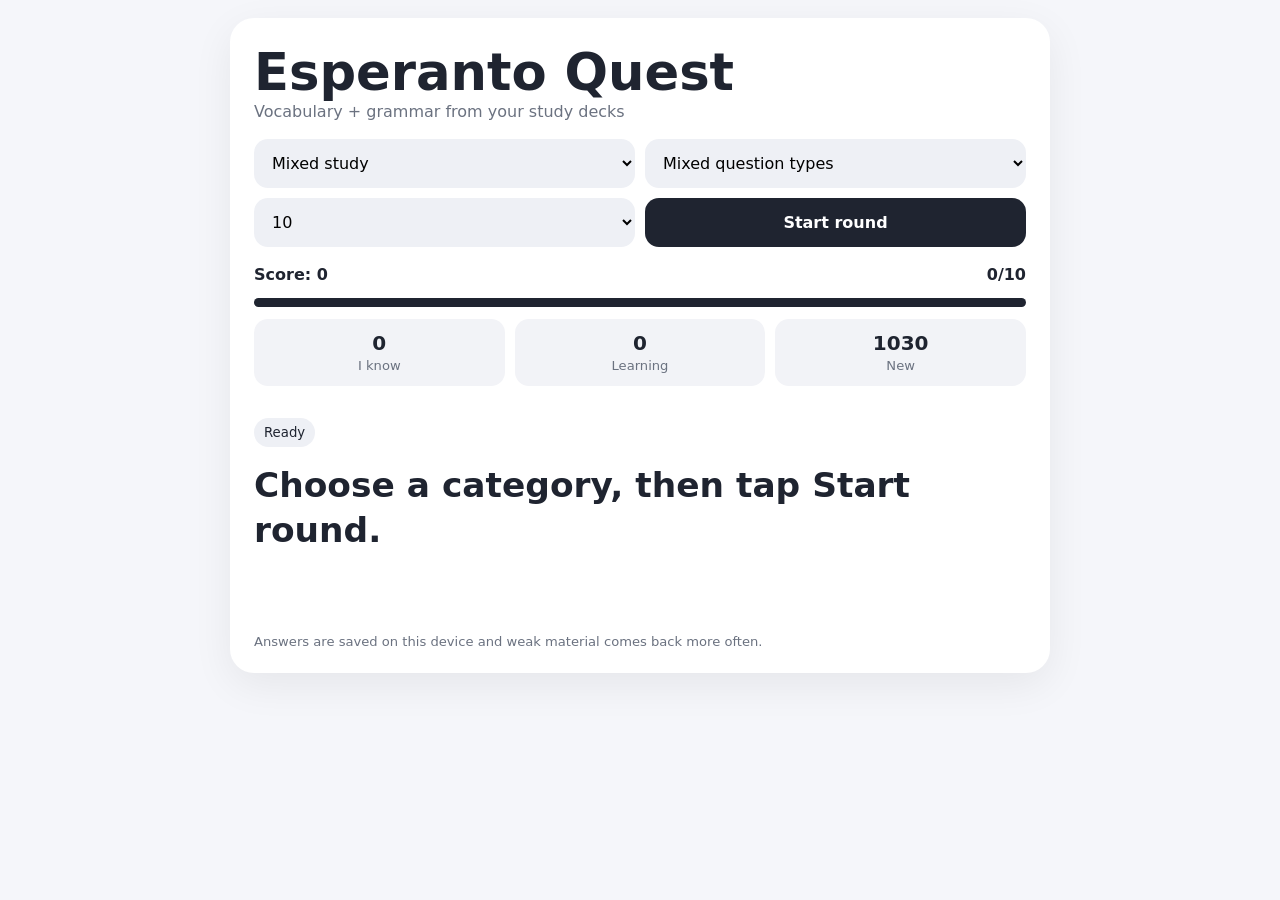
==== commit 9b08cf40: "Make mastery word-based with five-correct streak" ====
--- a/index.html
+++ b/index.html
@@ -1,13 +1,13 @@
 <!doctype html><html lang="en"><head><meta charset="utf-8"><meta name="viewport" content="width=device-width,initial-scale=1,viewport-fit=cover"><title>Esperanto Quest</title><style>
 :root{font-family:-apple-system,BlinkMacSystemFont,"Segoe UI",system-ui,sans-serif;color:#1f2430}*{box-sizing:border-box}body{margin:0;background:#f5f6fa;min-height:100svh;padding:18px}.app{max-width:820px;margin:auto}.card{background:#fff;border-radius:24px;padding:24px;box-shadow:0 12px 42px #0001}h1{margin:0;font-size:clamp(2rem,6vw,3.2rem)}.muted{color:#6b7280}.controls,.answers{display:grid;grid-template-columns:1fr 1fr;gap:10px;margin:18px 0}select,button,input{font:inherit;border:0;border-radius:14px;padding:14px}select,input{background:#eef0f5}button{background:#eef0f5;font-weight:700;cursor:pointer}button.primary,#next,.typing button{background:#1f2430;color:#fff}.stats{display:flex;justify-content:space-between;font-weight:700;margin:14px 0}.mastery{display:grid;grid-template-columns:repeat(3,1fr);gap:10px;margin:12px 0}.mastery div{background:#f2f3f7;border-radius:14px;padding:12px;text-align:center}.mastery strong{display:block;font-size:1.25rem}.mastery span,.studyNote{font-size:.82rem;color:#6b7280}.bar{height:9px;border-radius:999px;background:#e8eaf0;overflow:hidden}.bar div{height:100%;background:#1f2430}.badge{display:inline-block;font-size:.83rem;background:#eef0f5;border-radius:999px;padding:7px 10px;margin-top:20px}.q{font-size:clamp(1.35rem,4vw,2.15rem);font-weight:800;line-height:1.3;margin:16px 0 20px}.answer{min-height:62px;text-align:left}.correct{background:#dff5e4!important}.wrong{background:#ffe0e0!important}.feedback{min-height:28px;margin:16px 0;font-weight:700;white-space:pre-line;line-height:1.45}#next{display:none;width:100%}.typing{display:none;gap:10px}.typing input{flex:1}.celebration{position:fixed;inset:0;pointer-events:none;overflow:hidden;z-index:9999}.particle{position:absolute;top:-12vh;animation:fall 2.8s linear forwards}.confetti{width:12px;height:22px;border-radius:3px;background:hsl(var(--h),85%,55%)}.face{font-size:42px;animation-duration:3.4s}@keyframes fall{to{transform:translate(var(--d),115vh) rotate(720deg);opacity:.9}}@media(max-width:600px){.controls,.answers{grid-template-columns:1fr}.typing{flex-direction:column}}
-</style></head><body><div id="celebration" class="celebration"></div><div class="app"><div class="card"><h1>Esperanto Quest</h1><div class="muted">Vocabulary + grammar from your study decks</div><div class="controls"><select id="category"><option value="mixed">Mixed study</option><option value="nouns">Nouns</option><option value="connectors">Conjunctions / connectors</option><option value="prepositions">Prepositions</option><option value="grammar">Grammar sentences</option><option value="rules">Grammar rules & parts of speech</option></select><select id="mode"><option value="mixed">Mixed question types</option><option value="mc">Multiple choice only</option><option value="type">Typing only</option></select><select id="length"><option>10</option><option>20</option><option>50</option><option>100</option></select><button id="start" class="primary">Start round</button></div><div class="stats"><span>Score: <span id="score">0</span></span><span><span id="num">0</span>/<span id="total">10</span></span></div><div class="bar"><div id="bar"></div></div><div class="mastery"><div><strong id="knownCount">0</strong><span>Known</span></div><div><strong id="learningCount">0</strong><span>Learning</span></div><div><strong id="newCount">0</strong><span>New</span></div></div><div id="kind" class="badge">Ready</div><div id="q" class="q">Choose a category, then tap Start round.</div><div id="answers" class="answers"></div><div id="typing" class="typing"><input id="typed" autocomplete="off" autocapitalize="none" spellcheck="false"><button id="check">Check</button></div><div id="feedback" class="feedback"></div><button id="next">Next</button><div class="studyNote">Answers are saved on this device and weak material comes back more often.</div></div></div>
+</style></head><body><div id="celebration" class="celebration"></div><div class="app"><div class="card"><h1>Esperanto Quest</h1><div class="muted">Vocabulary + grammar from your study decks</div><div class="controls"><select id="category"><option value="mixed">Mixed study</option><option value="nouns">Nouns</option><option value="connectors">Conjunctions / connectors</option><option value="prepositions">Prepositions</option><option value="grammar">Grammar sentences</option><option value="rules">Grammar rules & parts of speech</option></select><select id="mode"><option value="mixed">Mixed question types</option><option value="mc">Multiple choice only</option><option value="type">Typing only</option></select><select id="length"><option>10</option><option>20</option><option>50</option><option>100</option></select><button id="start" class="primary">Start round</button></div><div class="stats"><span>Score: <span id="score">0</span></span><span><span id="num">0</span>/<span id="total">10</span></span></div><div class="bar"><div id="bar"></div></div><div class="mastery"><div><strong id="knownCount">0</strong><span>I know</span></div><div><strong id="learningCount">0</strong><span>Learning</span></div><div><strong id="newCount">0</strong><span>New</span></div></div><div id="kind" class="badge">Ready</div><div id="q" class="q">Choose a category, then tap Start round.</div><div id="answers" class="answers"></div><div id="typing" class="typing"><input id="typed" autocomplete="off" autocapitalize="none" spellcheck="false"><button id="check">Check</button></div><div id="feedback" class="feedback"></div><button id="next">Next</button><div class="studyNote">Answers are saved on this device and weak material comes back more often.</div></div></div>
 <script src="n1.js"></script><script src="n2.js"></script><script src="c1.js"></script><script src="c2.js"></script><script src="c3.js"></script><script src="g1.js"></script><script src="g2.js"></script><script src="g3.js"></script><script>
 const N=(window.N||[]).map(x=>({en:x[0],eo:x[1],pl:x[2],obj:x[3],plobj:x[4]})),C=(window.C||[]).map(x=>({en:x[0],eo:x[1],cat:x[2]})),G=(window.G||[]).map(x=>({focus:x[0],en:x[1],eo:x[2]})),$=x=>document.getElementById(x),pick=a=>a[Math.floor(Math.random()*a.length)],norm=s=>String(s).trim().toLowerCase().replace(/[.,!?;:]/g,'').replace(/\s+/g,' '),shuf=a=>{a=[...a];for(let i=a.length-1;i;i--){let j=Math.floor(Math.random()*(i+1));[a[i],a[j]]=[a[j],a[i]]}return a},other=(a,c)=>{let o=[],s=new Set([c]);while(o.length<3&&a.length>o.length+1){let v=pick(a);if(!s.has(v)){s.add(v);o.push(v)}}return o},mc=(q,c,w,k,id)=>({q,correct:c,options:shuf([c,...w]),kind:k,id});
 const R=[["What ending marks a noun in Esperanto?","-o",["-a","-e","-i"],"Noun ending"],["What ending marks an adjective?","-a",["-o","-e","-as"],"Adjective ending"],["What ending commonly marks an adverb?","-e",["-a","-o","-u"],"Adverb ending"],["What ending marks an infinitive verb?","-i",["-is","-as","-u"],"Infinitive"],["What ending marks present tense?","-as",["-is","-os","-us"],"Present tense"],["What ending marks past tense?","-is",["-as","-os","-u"],"Past tense"],["What ending marks future tense?","-os",["-as","-is","-us"],"Future tense"],["What ending marks the conditional?","-us",["-u","-os","-is"],"Conditional"],["What ending marks the imperative / volitive?","-u",["-us","-i","-as"],"Imperative"],["What ending marks plural nouns and adjectives?","-j",["-n","-s","-i"],"Plural"],["What ending marks the accusative (direct object)?","-n",["-j","-m","-r"],"Accusative"],["Which part of speech is 'rapide'?","adverb",["noun","adjective","verb"],"Parts of speech"],["Which part of speech is 'bela'?","adjective",["noun","adverb","preposition"],"Parts of speech"],["Which part of speech is 'domo'?","noun",["verb","adjective","conjunction"],"Parts of speech"],["Which part of speech is 'kuri'?","verb",["noun","adverb","preposition"],"Parts of speech"],["Which word means 'the'?","la",["unu","de","je"],"Article"],["Does Esperanto have an indefinite article like 'a/an'?","No",["Yes","Only before nouns","Only in plural"],"Articles"],["Which pronoun means 'I'?","mi",["vi","ni","li"],"Pronouns"],["Which pronoun means 'we'?","ni",["mi","ili","oni"],"Pronouns"],["Which pronoun means 'they'?","ili",["ni","ĝi","si"],"Pronouns"],["Which word asks 'why'?","kial",["kiel","kiam","kie"],"Correlatives"],["Which word asks 'how'?","kiel",["kial","kiam","kio"],"Correlatives"],["Which word asks 'when'?","kiam",["kiel","kie","kial"],"Correlatives"],["Which word asks 'where'?","kie",["kio","kiu","kiam"],"Correlatives"],["Which form means 'would go'?","irus",["iris","iros","iras"],"Conditional"],["Which form means 'went'?","iris",["iras","iros","iru"],"Past tense"],["Which form means 'will go'?","iros",["iris","irus","iras"],"Future tense"],["Which form means 'go!'?","iru",["iri","iras","irus"],"Imperative"],["In 'Mi vidas la katon', why katon?","It is the direct object",["It is plural","It is an adjective","It is past tense"],"Accusative"],["In 'La belaj floroj', why belaj?","It agrees with the plural noun",["It is a verb","It is accusative singular","It is an adverb"],"Adjective agreement"]];
 const con=C.filter(x=>x.cat==='connector'),pre=C.filter(x=>x.cat==='preposition'),B={nouns:[],connectors:[],prepositions:[],grammar:[],rules:[]},nEO=N.map(x=>x.eo),nEN=N.map(x=>x.en),nPL=N.map(x=>x.pl),nO=N.map(x=>x.obj),nPO=N.map(x=>x.plobj),cEO=con.map(x=>x.eo),cEN=con.map(x=>x.en),pEO=pre.map(x=>x.eo),pEN=pre.map(x=>x.en),gEO=G.map(x=>x.eo),gEN=G.map(x=>x.en),f=[...new Set(G.map(x=>x.focus))];
 N.forEach((n,i)=>{B.nouns.push(mc(`What is “${n.en}” in Esperanto?`,n.eo,other(nEO,n.eo),'English → Esperanto',`n:${i}:en-eo`),mc(`What does “${n.eo}” mean?`,n.en,other(nEN,n.en),'Esperanto → English',`n:${i}:eo-en`),mc(`What is the plural of “${n.eo}”?`,n.pl,other(nPL,n.pl),'Noun plural • -j',`n:${i}:plural`),mc(`What is the singular direct-object form of “${n.eo}”?`,n.obj,other(nO,n.obj),'Accusative • -n',`n:${i}:obj`),mc(`What is the plural direct-object form of “${n.eo}”?`,n.plobj,other(nPO,n.plobj),'Plural accusative • -jn',`n:${i}:plobj`),mc(`What part of speech is “${n.eo}”?`,'noun',['verb','adjective','adverb'],'Parts of speech',`n:${i}:pos`))});
 con.forEach((c,i)=>{B.connectors.push(mc(`What is “${c.en}” in Esperanto?`,c.eo,other(cEO,c.eo),'Connector',`c:${i}:en-eo`),mc(`What does “${c.eo}” mean?`,c.en,other(cEN,c.en),'Connector',`c:${i}:eo-en`),mc(`What kind of expression is “${c.eo}”?`,'conjunction / connector',['noun','adjective','preposition / prepositional phrase'],'Parts of speech',`c:${i}:pos`))});pre.forEach((c,i)=>{B.prepositions.push(mc(`What is “${c.en}” in Esperanto?`,c.eo,other(pEO,c.eo),'Preposition',`p:${i}:en-eo`),mc(`What does “${c.eo}” mean?`,c.en,other(pEN,c.en),'Preposition',`p:${i}:eo-en`),mc(`What kind of expression is “${c.eo}”?`,'preposition / prepositional phrase',['noun','verb','conjunction / connector'],'Parts of speech',`p:${i}:pos`))});G.forEach((g,i)=>{B.grammar.push(mc(`Translate: “${g.en}”`,g.eo,other(gEO,g.eo),'Sentence translation',`g:${i}:en-eo`),mc(`What does this mean? “${g.eo}”`,g.en,other(gEN,g.en),'Sentence comprehension',`g:${i}:eo-en`),mc(`Which grammar focus best matches: “${g.eo}”?`,g.focus,other(f,g.focus),'Identify the grammar',`g:${i}:focus`))});R.forEach((r,i)=>B.rules.push(mc(r[0],r[1],r[2],r[3],`r:${i}`)));B.mixed=[...B.nouns,...B.connectors,...B.prepositions,...B.grammar,...B.rules];
-const KEY='esperantoQuestMasteryV2';let M={};try{M=JSON.parse(localStorage.getItem(KEY)||'{}')}catch{}const status=q=>{let m=M[q.id];return!m?'new':m.correct>=3&&m.streak>=2&&m.correct/m.attempts>=.8?'known':'learning'},record=(q,ok)=>{let m=M[q.id]||{attempts:0,correct:0,wrong:0,streak:0};m.attempts++;ok?(m.correct++,m.streak++):(m.wrong++,m.streak=0);M[q.id]=m;try{localStorage.setItem(KEY,JSON.stringify(M))}catch{}mastery()},mastery=()=>{let a={known:0,learning:0,new:0};B.mixed.forEach(q=>a[status(q)]++);$('knownCount').textContent=a.known;$('learningCount').textContent=a.learning;$('newCount').textContent=a.new},choose=(bank,x)=>{let p=bank.filter(q=>q.id!==x);if(!p.length)p=bank;let r=Math.random(),b=r<.55?p.filter(q=>status(q)==='learning'):r<.88?p.filter(q=>status(q)==='new'):p.filter(q=>status(q)==='known');return pick(b.length?b:p)};
+const KEY='esperantoQuestMasteryV3',group=q=>{let p=q.id.split(':');return p[0]==='r'?q.id:`${p[0]}:${p[1]}`};let M={};try{M=JSON.parse(localStorage.getItem(KEY)||'{}')}catch{}if(!Object.keys(M).length){try{let old=JSON.parse(localStorage.getItem('esperantoQuestMasteryV2')||'{}');for(const [id,m] of Object.entries(old)){if(!m||!m.attempts)continue;let p=id.split(':'),g=p[0]==='r'?id:`${p[0]}:${p[1]}`;if(!M[g])M[g]={attempts:0,correct:0,wrong:0,streak:0};M[g].attempts+=m.attempts||0;M[g].correct+=m.correct||0;M[g].wrong+=m.wrong||0}localStorage.setItem(KEY,JSON.stringify(M))}catch{}}const status=q=>{let m=M[group(q)];return!m?'new':m.streak>=5?'known':'learning'},record=(q,ok)=>{let g=group(q),m=M[g]||{attempts:0,correct:0,wrong:0,streak:0};m.attempts++;if(ok){m.correct++;m.streak++}else{m.wrong++;m.streak=0}M[g]=m;try{localStorage.setItem(KEY,JSON.stringify(M))}catch{}mastery()},mastery=()=>{let a={known:0,learning:0,new:0},seen=new Set;B.mixed.forEach(q=>{let g=group(q);if(seen.has(g))return;seen.add(g);a[status(q)]++});$('knownCount').textContent=a.known;$('learningCount').textContent=a.learning;$('newCount').textContent=a.new},choose=(bank,x)=>{let p=bank.filter(q=>q.id!==x);if(!p.length)p=bank;let learning=p.filter(q=>status(q)==='learning'),fresh=p.filter(q=>status(q)==='new'),known=p.filter(q=>status(q)==='known'),r=Math.random();if(r<.68&&learning.length)return pick(learning);if(r<.97&&fresh.length)return pick(fresh);if(r>=.97&&known.length)return pick(known);return pick(learning.length?learning:fresh.length?fresh:known.length?known:p)};
 const ruleEx=[['domo','house','La domo estas granda.','The house is big.'],['bela','beautiful','La floro estas bela.','The flower is beautiful.'],['rapide','quickly','Ŝi kuras rapide.','She runs quickly.'],['kuri','to run','Mi ŝatas kuri.','I like to run.'],['iras','goes / is going','Li iras hejmen.','He is going home.'],['iris','went','Li iris hejmen.','He went home.'],['iros','will go','Li iros hejmen.','He will go home.'],['irus','would go','Li irus hejmen.','He would go home.'],['iru','go!','Iru hejmen!','Go home!'],['domoj','houses','La domoj estas grandaj.','The houses are big.'],['domon','house (direct object)','Mi vidas la domon.','I see the house.'],['rapide','quickly','Ŝi kuras rapide.','She runs quickly.'],['bela','beautiful','La floro estas bela.','The flower is beautiful.'],['domo','house','La domo estas granda.','The house is big.'],['kuri','to run','Mi volas kuri.','I want to run.'],['la','the','La kato dormas.','The cat sleeps.'],['unu','one (not an article)','Mi havas unu libron.','I have one book.'],['mi','I','Mi lernas Esperanton.','I am learning Esperanto.'],['ni','we','Ni lernas Esperanton.','We are learning Esperanto.'],['ili','they','Ili lernas Esperanton.','They are learning Esperanto.'],['kial','why','Kial vi ridas?','Why are you laughing?'],['kiel','how','Kiel vi fartas?','How are you?'],['kiam','when','Kiam vi venos?','When will you come?'],['kie','where','Kie vi loĝas?','Where do you live?'],['irus','would go','Mi irus kun vi.','I would go with you.'],['iris','went','Mi iris hejmen.','I went home.'],['iros','will go','Mi iros morgaŭ.','I will go tomorrow.'],['iru','go!','Iru nun!','Go now!'],['katon','cat (direct object)','Mi vidas la katon.','I see the cat.'],['belaj','beautiful (plural)','La belaj floroj kreskas.','The beautiful flowers grow.']];
 function learn(q){let [t,i]=q.id.split(':'),x=+i;if(t==='n'){let n=N[x];return `Translation: ${n.eo} = ${n.en}\nExample: Mi pensas pri la ${n.eo}. = I am thinking about the ${n.en}.`}if(t==='c'||t==='p'){let c=(t==='c'?con:pre)[x];return `Translation: ${c.eo} = ${c.en}\nExample: La esprimo “${c.eo}” signifas “${c.en}”. = The expression “${c.eo}” means “${c.en}”.`}if(t==='g'){let g=G[x];return `Translation: ${g.eo} = ${g.en}\nExample sentence: ${g.eo} = ${g.en}`}let e=ruleEx[x]||['Esperanto','Esperanto','Mi lernas Esperanton.','I am learning Esperanto.'];return `Translation: ${e[0]} = ${e[1]}\nExample: ${e[2]} = ${e[3]}`}
 function why(q){let [t]=q.id.split(':');if(t==='n')return q.id.endsWith(':plural')?'Esperanto nouns become plural with -j.':q.id.endsWith(':obj')?'A singular direct object takes -n.':q.id.endsWith(':plobj')?'A plural direct object uses -jn.':q.id.endsWith(':pos')?'Nouns normally end in -o.':'This is the vocabulary meaning paired with this noun.';if(t==='c')return q.id.endsWith(':pos')?'This expression functions as a conjunction or connector.':'This is the connector meaning used in the study set.';if(t==='p')return q.id.endsWith(':pos')?'This expression functions as a preposition or prepositional phrase.':'This is the prepositional meaning used in the study set.';if(t==='g'){let g=G[+q.id.split(':')[1]];return `This sentence practices ${g.focus}.`}let k=q.kind,m={'Noun ending':'Nouns normally end in -o.','Adjective ending':'Adjectives normally end in -a.','Adverb ending':'Derived adverbs normally end in -e.','Infinitive':'Infinitives end in -i.','Present tense':'Present tense ends in -as.','Past tense':'Past tense ends in -is.','Future tense':'Future tense ends in -os.','Conditional':'Conditional verbs end in -us.','Imperative':'Commands use -u.','Plural':'Plural nouns/adjectives add -j.','Accusative':'Direct objects take -n.','Article':'Esperanto uses la for “the”.','Articles':'Esperanto has no indefinite article.','Pronouns':'This is a basic personal pronoun.','Correlatives':'ki- question words include kial = why, kiel = how, kiam = when, kie = where.','Parts of speech':'Typical endings: -o noun, -a adjective, -e adverb, -i infinitive.','Adjective agreement':'Adjectives agree in plural -j and accusative -n.'};return m[k]||`This practices ${k}.`}
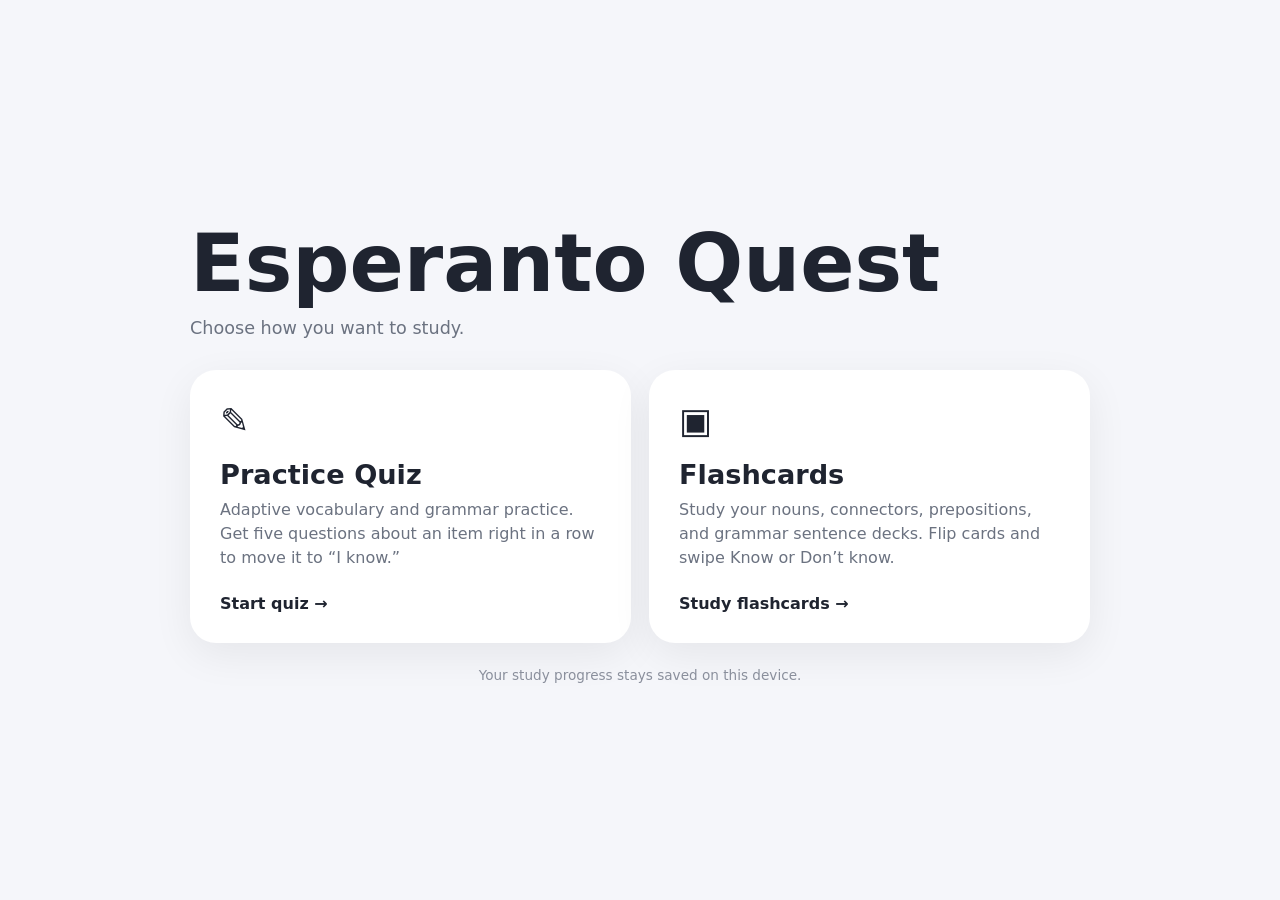
==== commit ef025479: "Add home page linking quiz and flashcards" ====
--- a/index.html
+++ b/index.html
@@ -1,16 +1 @@
-<!doctype html><html lang="en"><head><meta charset="utf-8"><meta name="viewport" content="width=device-width,initial-scale=1,viewport-fit=cover"><title>Esperanto Quest</title><style>
-:root{font-family:-apple-system,BlinkMacSystemFont,"Segoe UI",system-ui,sans-serif;color:#1f2430}*{box-sizing:border-box}body{margin:0;background:#f5f6fa;min-height:100svh;padding:18px}.app{max-width:820px;margin:auto}.card{background:#fff;border-radius:24px;padding:24px;box-shadow:0 12px 42px #0001}h1{margin:0;font-size:clamp(2rem,6vw,3.2rem)}.muted{color:#6b7280}.controls,.answers{display:grid;grid-template-columns:1fr 1fr;gap:10px;margin:18px 0}select,button,input{font:inherit;border:0;border-radius:14px;padding:14px}select,input{background:#eef0f5}button{background:#eef0f5;font-weight:700;cursor:pointer}button.primary,#next,.typing button{background:#1f2430;color:#fff}.stats{display:flex;justify-content:space-between;font-weight:700;margin:14px 0}.mastery{display:grid;grid-template-columns:repeat(3,1fr);gap:10px;margin:12px 0}.mastery div{background:#f2f3f7;border-radius:14px;padding:12px;text-align:center}.mastery strong{display:block;font-size:1.25rem}.mastery span,.studyNote{font-size:.82rem;color:#6b7280}.bar{height:9px;border-radius:999px;background:#e8eaf0;overflow:hidden}.bar div{height:100%;background:#1f2430}.badge{display:inline-block;font-size:.83rem;background:#eef0f5;border-radius:999px;padding:7px 10px;margin-top:20px}.q{font-size:clamp(1.35rem,4vw,2.15rem);font-weight:800;line-height:1.3;margin:16px 0 20px}.answer{min-height:62px;text-align:left}.correct{background:#dff5e4!important}.wrong{background:#ffe0e0!important}.feedback{min-height:28px;margin:16px 0;font-weight:700;white-space:pre-line;line-height:1.45}#next{display:none;width:100%}.typing{display:none;gap:10px}.typing input{flex:1}.celebration{position:fixed;inset:0;pointer-events:none;overflow:hidden;z-index:9999}.particle{position:absolute;top:-12vh;animation:fall 2.8s linear forwards}.confetti{width:12px;height:22px;border-radius:3px;background:hsl(var(--h),85%,55%)}.face{font-size:42px;animation-duration:3.4s}@keyframes fall{to{transform:translate(var(--d),115vh) rotate(720deg);opacity:.9}}@media(max-width:600px){.controls,.answers{grid-template-columns:1fr}.typing{flex-direction:column}}
-</style></head><body><div id="celebration" class="celebration"></div><div class="app"><div class="card"><h1>Esperanto Quest</h1><div class="muted">Vocabulary + grammar from your study decks</div><div class="controls"><select id="category"><option value="mixed">Mixed study</option><option value="nouns">Nouns</option><option value="connectors">Conjunctions / connectors</option><option value="prepositions">Prepositions</option><option value="grammar">Grammar sentences</option><option value="rules">Grammar rules & parts of speech</option></select><select id="mode"><option value="mixed">Mixed question types</option><option value="mc">Multiple choice only</option><option value="type">Typing only</option></select><select id="length"><option>10</option><option>20</option><option>50</option><option>100</option></select><button id="start" class="primary">Start round</button></div><div class="stats"><span>Score: <span id="score">0</span></span><span><span id="num">0</span>/<span id="total">10</span></span></div><div class="bar"><div id="bar"></div></div><div class="mastery"><div><strong id="knownCount">0</strong><span>I know</span></div><div><strong id="learningCount">0</strong><span>Learning</span></div><div><strong id="newCount">0</strong><span>New</span></div></div><div id="kind" class="badge">Ready</div><div id="q" class="q">Choose a category, then tap Start round.</div><div id="answers" class="answers"></div><div id="typing" class="typing"><input id="typed" autocomplete="off" autocapitalize="none" spellcheck="false"><button id="check">Check</button></div><div id="feedback" class="feedback"></div><button id="next">Next</button><div class="studyNote">Answers are saved on this device and weak material comes back more often.</div></div></div>
-<script src="n1.js"></script><script src="n2.js"></script><script src="c1.js"></script><script src="c2.js"></script><script src="c3.js"></script><script src="g1.js"></script><script src="g2.js"></script><script src="g3.js"></script><script>
-const N=(window.N||[]).map(x=>({en:x[0],eo:x[1],pl:x[2],obj:x[3],plobj:x[4]})),C=(window.C||[]).map(x=>({en:x[0],eo:x[1],cat:x[2]})),G=(window.G||[]).map(x=>({focus:x[0],en:x[1],eo:x[2]})),$=x=>document.getElementById(x),pick=a=>a[Math.floor(Math.random()*a.length)],norm=s=>String(s).trim().toLowerCase().replace(/[.,!?;:]/g,'').replace(/\s+/g,' '),shuf=a=>{a=[...a];for(let i=a.length-1;i;i--){let j=Math.floor(Math.random()*(i+1));[a[i],a[j]]=[a[j],a[i]]}return a},other=(a,c)=>{let o=[],s=new Set([c]);while(o.length<3&&a.length>o.length+1){let v=pick(a);if(!s.has(v)){s.add(v);o.push(v)}}return o},mc=(q,c,w,k,id)=>({q,correct:c,options:shuf([c,...w]),kind:k,id});
-const R=[["What ending marks a noun in Esperanto?","-o",["-a","-e","-i"],"Noun ending"],["What ending marks an adjective?","-a",["-o","-e","-as"],"Adjective ending"],["What ending commonly marks an adverb?","-e",["-a","-o","-u"],"Adverb ending"],["What ending marks an infinitive verb?","-i",["-is","-as","-u"],"Infinitive"],["What ending marks present tense?","-as",["-is","-os","-us"],"Present tense"],["What ending marks past tense?","-is",["-as","-os","-u"],"Past tense"],["What ending marks future tense?","-os",["-as","-is","-us"],"Future tense"],["What ending marks the conditional?","-us",["-u","-os","-is"],"Conditional"],["What ending marks the imperative / volitive?","-u",["-us","-i","-as"],"Imperative"],["What ending marks plural nouns and adjectives?","-j",["-n","-s","-i"],"Plural"],["What ending marks the accusative (direct object)?","-n",["-j","-m","-r"],"Accusative"],["Which part of speech is 'rapide'?","adverb",["noun","adjective","verb"],"Parts of speech"],["Which part of speech is 'bela'?","adjective",["noun","adverb","preposition"],"Parts of speech"],["Which part of speech is 'domo'?","noun",["verb","adjective","conjunction"],"Parts of speech"],["Which part of speech is 'kuri'?","verb",["noun","adverb","preposition"],"Parts of speech"],["Which word means 'the'?","la",["unu","de","je"],"Article"],["Does Esperanto have an indefinite article like 'a/an'?","No",["Yes","Only before nouns","Only in plural"],"Articles"],["Which pronoun means 'I'?","mi",["vi","ni","li"],"Pronouns"],["Which pronoun means 'we'?","ni",["mi","ili","oni"],"Pronouns"],["Which pronoun means 'they'?","ili",["ni","ĝi","si"],"Pronouns"],["Which word asks 'why'?","kial",["kiel","kiam","kie"],"Correlatives"],["Which word asks 'how'?","kiel",["kial","kiam","kio"],"Correlatives"],["Which word asks 'when'?","kiam",["kiel","kie","kial"],"Correlatives"],["Which word asks 'where'?","kie",["kio","kiu","kiam"],"Correlatives"],["Which form means 'would go'?","irus",["iris","iros","iras"],"Conditional"],["Which form means 'went'?","iris",["iras","iros","iru"],"Past tense"],["Which form means 'will go'?","iros",["iris","irus","iras"],"Future tense"],["Which form means 'go!'?","iru",["iri","iras","irus"],"Imperative"],["In 'Mi vidas la katon', why katon?","It is the direct object",["It is plural","It is an adjective","It is past tense"],"Accusative"],["In 'La belaj floroj', why belaj?","It agrees with the plural noun",["It is a verb","It is accusative singular","It is an adverb"],"Adjective agreement"]];
-const con=C.filter(x=>x.cat==='connector'),pre=C.filter(x=>x.cat==='preposition'),B={nouns:[],connectors:[],prepositions:[],grammar:[],rules:[]},nEO=N.map(x=>x.eo),nEN=N.map(x=>x.en),nPL=N.map(x=>x.pl),nO=N.map(x=>x.obj),nPO=N.map(x=>x.plobj),cEO=con.map(x=>x.eo),cEN=con.map(x=>x.en),pEO=pre.map(x=>x.eo),pEN=pre.map(x=>x.en),gEO=G.map(x=>x.eo),gEN=G.map(x=>x.en),f=[...new Set(G.map(x=>x.focus))];
-N.forEach((n,i)=>{B.nouns.push(mc(`What is “${n.en}” in Esperanto?`,n.eo,other(nEO,n.eo),'English → Esperanto',`n:${i}:en-eo`),mc(`What does “${n.eo}” mean?`,n.en,other(nEN,n.en),'Esperanto → English',`n:${i}:eo-en`),mc(`What is the plural of “${n.eo}”?`,n.pl,other(nPL,n.pl),'Noun plural • -j',`n:${i}:plural`),mc(`What is the singular direct-object form of “${n.eo}”?`,n.obj,other(nO,n.obj),'Accusative • -n',`n:${i}:obj`),mc(`What is the plural direct-object form of “${n.eo}”?`,n.plobj,other(nPO,n.plobj),'Plural accusative • -jn',`n:${i}:plobj`),mc(`What part of speech is “${n.eo}”?`,'noun',['verb','adjective','adverb'],'Parts of speech',`n:${i}:pos`))});
-con.forEach((c,i)=>{B.connectors.push(mc(`What is “${c.en}” in Esperanto?`,c.eo,other(cEO,c.eo),'Connector',`c:${i}:en-eo`),mc(`What does “${c.eo}” mean?`,c.en,other(cEN,c.en),'Connector',`c:${i}:eo-en`),mc(`What kind of expression is “${c.eo}”?`,'conjunction / connector',['noun','adjective','preposition / prepositional phrase'],'Parts of speech',`c:${i}:pos`))});pre.forEach((c,i)=>{B.prepositions.push(mc(`What is “${c.en}” in Esperanto?`,c.eo,other(pEO,c.eo),'Preposition',`p:${i}:en-eo`),mc(`What does “${c.eo}” mean?`,c.en,other(pEN,c.en),'Preposition',`p:${i}:eo-en`),mc(`What kind of expression is “${c.eo}”?`,'preposition / prepositional phrase',['noun','verb','conjunction / connector'],'Parts of speech',`p:${i}:pos`))});G.forEach((g,i)=>{B.grammar.push(mc(`Translate: “${g.en}”`,g.eo,other(gEO,g.eo),'Sentence translation',`g:${i}:en-eo`),mc(`What does this mean? “${g.eo}”`,g.en,other(gEN,g.en),'Sentence comprehension',`g:${i}:eo-en`),mc(`Which grammar focus best matches: “${g.eo}”?`,g.focus,other(f,g.focus),'Identify the grammar',`g:${i}:focus`))});R.forEach((r,i)=>B.rules.push(mc(r[0],r[1],r[2],r[3],`r:${i}`)));B.mixed=[...B.nouns,...B.connectors,...B.prepositions,...B.grammar,...B.rules];
-const KEY='esperantoQuestMasteryV3',group=q=>{let p=q.id.split(':');return p[0]==='r'?q.id:`${p[0]}:${p[1]}`};let M={};try{M=JSON.parse(localStorage.getItem(KEY)||'{}')}catch{}if(!Object.keys(M).length){try{let old=JSON.parse(localStorage.getItem('esperantoQuestMasteryV2')||'{}');for(const [id,m] of Object.entries(old)){if(!m||!m.attempts)continue;let p=id.split(':'),g=p[0]==='r'?id:`${p[0]}:${p[1]}`;if(!M[g])M[g]={attempts:0,correct:0,wrong:0,streak:0};M[g].attempts+=m.attempts||0;M[g].correct+=m.correct||0;M[g].wrong+=m.wrong||0}localStorage.setItem(KEY,JSON.stringify(M))}catch{}}const status=q=>{let m=M[group(q)];return!m?'new':m.streak>=5?'known':'learning'},record=(q,ok)=>{let g=group(q),m=M[g]||{attempts:0,correct:0,wrong:0,streak:0};m.attempts++;if(ok){m.correct++;m.streak++}else{m.wrong++;m.streak=0}M[g]=m;try{localStorage.setItem(KEY,JSON.stringify(M))}catch{}mastery()},mastery=()=>{let a={known:0,learning:0,new:0},seen=new Set;B.mixed.forEach(q=>{let g=group(q);if(seen.has(g))return;seen.add(g);a[status(q)]++});$('knownCount').textContent=a.known;$('learningCount').textContent=a.learning;$('newCount').textContent=a.new},choose=(bank,x)=>{let p=bank.filter(q=>q.id!==x);if(!p.length)p=bank;let learning=p.filter(q=>status(q)==='learning'),fresh=p.filter(q=>status(q)==='new'),known=p.filter(q=>status(q)==='known'),r=Math.random();if(r<.68&&learning.length)return pick(learning);if(r<.97&&fresh.length)return pick(fresh);if(r>=.97&&known.length)return pick(known);return pick(learning.length?learning:fresh.length?fresh:known.length?known:p)};
-const ruleEx=[['domo','house','La domo estas granda.','The house is big.'],['bela','beautiful','La floro estas bela.','The flower is beautiful.'],['rapide','quickly','Ŝi kuras rapide.','She runs quickly.'],['kuri','to run','Mi ŝatas kuri.','I like to run.'],['iras','goes / is going','Li iras hejmen.','He is going home.'],['iris','went','Li iris hejmen.','He went home.'],['iros','will go','Li iros hejmen.','He will go home.'],['irus','would go','Li irus hejmen.','He would go home.'],['iru','go!','Iru hejmen!','Go home!'],['domoj','houses','La domoj estas grandaj.','The houses are big.'],['domon','house (direct object)','Mi vidas la domon.','I see the house.'],['rapide','quickly','Ŝi kuras rapide.','She runs quickly.'],['bela','beautiful','La floro estas bela.','The flower is beautiful.'],['domo','house','La domo estas granda.','The house is big.'],['kuri','to run','Mi volas kuri.','I want to run.'],['la','the','La kato dormas.','The cat sleeps.'],['unu','one (not an article)','Mi havas unu libron.','I have one book.'],['mi','I','Mi lernas Esperanton.','I am learning Esperanto.'],['ni','we','Ni lernas Esperanton.','We are learning Esperanto.'],['ili','they','Ili lernas Esperanton.','They are learning Esperanto.'],['kial','why','Kial vi ridas?','Why are you laughing?'],['kiel','how','Kiel vi fartas?','How are you?'],['kiam','when','Kiam vi venos?','When will you come?'],['kie','where','Kie vi loĝas?','Where do you live?'],['irus','would go','Mi irus kun vi.','I would go with you.'],['iris','went','Mi iris hejmen.','I went home.'],['iros','will go','Mi iros morgaŭ.','I will go tomorrow.'],['iru','go!','Iru nun!','Go now!'],['katon','cat (direct object)','Mi vidas la katon.','I see the cat.'],['belaj','beautiful (plural)','La belaj floroj kreskas.','The beautiful flowers grow.']];
-function learn(q){let [t,i]=q.id.split(':'),x=+i;if(t==='n'){let n=N[x];return `Translation: ${n.eo} = ${n.en}\nExample: Mi pensas pri la ${n.eo}. = I am thinking about the ${n.en}.`}if(t==='c'||t==='p'){let c=(t==='c'?con:pre)[x];return `Translation: ${c.eo} = ${c.en}\nExample: La esprimo “${c.eo}” signifas “${c.en}”. = The expression “${c.eo}” means “${c.en}”.`}if(t==='g'){let g=G[x];return `Translation: ${g.eo} = ${g.en}\nExample sentence: ${g.eo} = ${g.en}`}let e=ruleEx[x]||['Esperanto','Esperanto','Mi lernas Esperanton.','I am learning Esperanto.'];return `Translation: ${e[0]} = ${e[1]}\nExample: ${e[2]} = ${e[3]}`}
-function why(q){let [t]=q.id.split(':');if(t==='n')return q.id.endsWith(':plural')?'Esperanto nouns become plural with -j.':q.id.endsWith(':obj')?'A singular direct object takes -n.':q.id.endsWith(':plobj')?'A plural direct object uses -jn.':q.id.endsWith(':pos')?'Nouns normally end in -o.':'This is the vocabulary meaning paired with this noun.';if(t==='c')return q.id.endsWith(':pos')?'This expression functions as a conjunction or connector.':'This is the connector meaning used in the study set.';if(t==='p')return q.id.endsWith(':pos')?'This expression functions as a preposition or prepositional phrase.':'This is the prepositional meaning used in the study set.';if(t==='g'){let g=G[+q.id.split(':')[1]];return `This sentence practices ${g.focus}.`}let k=q.kind,m={'Noun ending':'Nouns normally end in -o.','Adjective ending':'Adjectives normally end in -a.','Adverb ending':'Derived adverbs normally end in -e.','Infinitive':'Infinitives end in -i.','Present tense':'Present tense ends in -as.','Past tense':'Past tense ends in -is.','Future tense':'Future tense ends in -os.','Conditional':'Conditional verbs end in -us.','Imperative':'Commands use -u.','Plural':'Plural nouns/adjectives add -j.','Accusative':'Direct objects take -n.','Article':'Esperanto uses la for “the”.','Articles':'Esperanto has no indefinite article.','Pronouns':'This is a basic personal pronoun.','Correlatives':'ki- question words include kial = why, kiel = how, kiam = when, kie = where.','Parts of speech':'Typical endings: -o noun, -a adjective, -e adverb, -i infinitive.','Adjective agreement':'Adjectives agree in plural -j and accusative -n.'};return m[k]||`This practices ${k}.`}
-let score=0,idx=0,total=10,cur=null,locked=false,last=null,done=false;const bank=()=>B[$('category').value]||B.mixed;function start(){score=idx=0;last=null;done=false;total=+$('length').value;$('score').textContent=0;$('total').textContent=total;nextQ()}function nextQ(){locked=false;$('check').disabled=false;$('feedback').textContent='';$('next').style.display='none';$('answers').innerHTML='';$('typing').style.display='none';if(idx>=total)return finish();cur=choose(bank(),last);last=cur.id;let mode=$('mode').value,type=mode==='type'||mode==='mixed'&&Math.random()<.28;$('num').textContent=idx+1;$('bar').style.width=idx/total*100+'%';$('kind').textContent=cur.kind+' • '+status(cur);$('q').textContent=cur.q;if(type){$('typing').style.display='flex';$('typed').value='';setTimeout(()=>$('typed').focus(),30)}else shuf(cur.options).forEach(o=>{let b=document.createElement('button');b.className='answer';b.textContent=o;b.onclick=()=>answer(b,o);$('answers').appendChild(b)})}function wrong(){return `Correct answer: ${cur.correct}\nWhy: ${why(cur)}\n${learn(cur)}`}function answer(btn,v){if(locked)return;locked=true;[...$('answers').children].forEach(b=>{b.disabled=true;if(b.textContent===cur.correct)b.classList.add('correct')});let ok=v===cur.correct;if(ok){score++;$('score').textContent=score;$('feedback').textContent='Ĝuste! Correct.'}else{btn.classList.add('wrong');$('feedback').textContent=wrong()}record(cur,ok);advance()}function check(){if(locked||!$('typed').value.trim())return;locked=true;$('check').disabled=true;let ok=norm($('typed').value)===norm(cur.correct);if(ok){score++;$('score').textContent=score;$('feedback').textContent='Ĝuste! Correct.'}else $('feedback').textContent=wrong();record(cur,ok);advance()}function advance(){idx++;$('bar').style.width=idx/total*100+'%';$('next').style.display='block';$('next').textContent=idx>=total?'Finish':'Next'}
-function tone(f,d,delay=0){try{let A=window.AudioContext||window.webkitAudioContext,c=window._a=window._a||new A,o=c.createOscillator(),g=c.createGain();o.frequency.value=f;g.gain.setValueAtTime(.001,c.currentTime+delay);g.gain.exponentialRampToValueAtTime(.12,c.currentTime+delay+.01);g.gain.exponentialRampToValueAtTime(.001,c.currentTime+delay+d);o.connect(g);g.connect(c.destination);o.start(c.currentTime+delay);o.stop(c.currentTime+delay+d+.03)}catch{}}function shower(k){let b=$('celebration');b.innerHTML='';for(let i=0,n=k==='confetti'?90:45;i<n;i++){let e=document.createElement('div');e.className='particle '+(k==='confetti'?'confetti':'face');if(k!=='confetti')e.textContent=k==='sad'?'😢':'😐';e.style.left=Math.random()*100+'vw';e.style.animationDelay=Math.random()+'s';e.style.setProperty('--d',(Math.random()-.5)*180+'px');e.style.setProperty('--h',Math.random()*360);b.appendChild(e)}setTimeout(()=>b.innerHTML='',4800)}function finish(){done=true;$('num').textContent=total;$('bar').style.width='100%';$('kind').textContent='Round complete';let p=score/total;$('q').textContent=`You scored ${score} / ${total} (${Math.round(p*100)}%).`;$('answers').innerHTML='';$('typing').style.display='none';if(p>=.7){$('feedback').textContent=p>=.9?'Bonege!':'Tre bone!';shower('confetti');tone(523,.18);tone(659,.18,.16);tone(784,.28,.32)}else if(p<=.5){$('feedback').textContent='Keep practicing. Weak cards will come back more often.';shower('sad');tone(220,.25);tone(175,.35,.22)}else{$('feedback').textContent='Not bad — keep going!';shower('meh');tone(330,.18);tone(294,.22,.18)}$('next').textContent='Play again';$('next').style.display='block'}
-$('start').onclick=start;$('next').onclick=()=>done?start():nextQ();$('check').onclick=check;$('typed').onkeydown=e=>{if(e.key==='Enter'){e.preventDefault();locked&&$('next').style.display==='block'?$('next').click():check()}};document.onkeydown=e=>{if(e.key==='Enter'&&document.activeElement!==$('typed')&&$('next').style.display==='block'){e.preventDefault();$('next').click();return}if(!locked&&$('typing').style.display==='none'&&['1','2','3','4'].includes(e.key)){let b=[...$('answers').children][+e.key-1];if(b){e.preventDefault();b.click()}}};mastery();</script></body></html>
+<!doctype html><html lang="en"><head><meta charset="utf-8"><meta name="viewport" content="width=device-width,initial-scale=1,viewport-fit=cover"><title>Esperanto Quest</title><style>:root{font-family:-apple-system,BlinkMacSystemFont,"Segoe UI",system-ui,sans-serif;color:#1f2430}*{box-sizing:border-box}body{margin:0;min-height:100svh;background:#f5f6fa;padding:24px;display:grid;place-items:center}.wrap{width:min(900px,100%)}h1{font-size:clamp(2.6rem,8vw,5rem);margin:0 0 8px}.sub{color:#6b7280;font-size:1.1rem;margin-bottom:32px}.grid{display:grid;grid-template-columns:1fr 1fr;gap:18px}.tile{display:block;text-decoration:none;color:inherit;background:white;border-radius:26px;padding:30px;box-shadow:0 12px 42px #0001;transition:transform .18s,box-shadow .18s}.tile:hover,.tile:focus{transform:translateY(-4px);box-shadow:0 18px 50px #0002}.icon{font-size:2.2rem}.tile h2{font-size:1.7rem;margin:18px 0 8px}.tile p{color:#6b7280;line-height:1.5;margin:0}.go{display:inline-block;margin-top:24px;font-weight:800}.note{text-align:center;color:#8a8f9c;font-size:.85rem;margin-top:24px}@media(max-width:650px){.grid{grid-template-columns:1fr}.tile{padding:25px}}</style></head><body><main class="wrap"><h1>Esperanto Quest</h1><div class="sub">Choose how you want to study.</div><div class="grid"><a class="tile" href="quiz.html"><div class="icon">✎</div><h2>Practice Quiz</h2><p>Adaptive vocabulary and grammar practice. Get five questions about an item right in a row to move it to “I know.”</p><span class="go">Start quiz →</span></a><a class="tile" href="flashcards.html"><div class="icon">▣</div><h2>Flashcards</h2><p>Study your nouns, connectors, prepositions, and grammar sentence decks. Flip cards and swipe Know or Don’t know.</p><span class="go">Study flashcards →</span></a></div><div class="note">Your study progress stays saved on this device.</div></main></body></html>
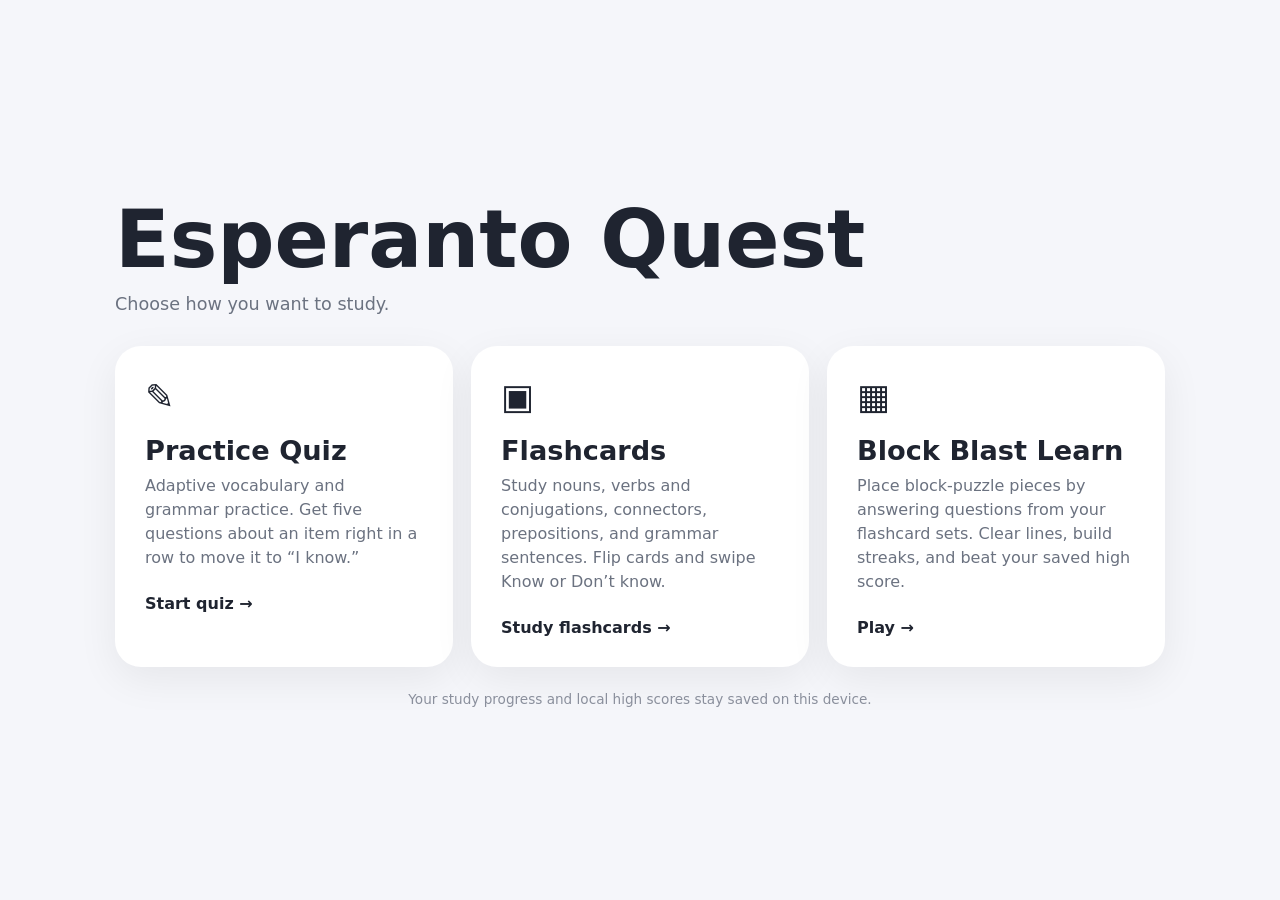
==== commit 756412eb: "Link Block Blast learning game from home" ====
--- a/index.html
+++ b/index.html
@@ -1 +1 @@
-<!doctype html><html lang="en"><head><meta charset="utf-8"><meta name="viewport" content="width=device-width,initial-scale=1,viewport-fit=cover"><title>Esperanto Quest</title><style>:root{font-family:-apple-system,BlinkMacSystemFont,"Segoe UI",system-ui,sans-serif;color:#1f2430}*{box-sizing:border-box}body{margin:0;min-height:100svh;background:#f5f6fa;padding:24px;display:grid;place-items:center}.wrap{width:min(900px,100%)}h1{font-size:clamp(2.6rem,8vw,5rem);margin:0 0 8px}.sub{color:#6b7280;font-size:1.1rem;margin-bottom:32px}.grid{display:grid;grid-template-columns:1fr 1fr;gap:18px}.tile{display:block;text-decoration:none;color:inherit;background:white;border-radius:26px;padding:30px;box-shadow:0 12px 42px #0001;transition:transform .18s,box-shadow .18s}.tile:hover,.tile:focus{transform:translateY(-4px);box-shadow:0 18px 50px #0002}.icon{font-size:2.2rem}.tile h2{font-size:1.7rem;margin:18px 0 8px}.tile p{color:#6b7280;line-height:1.5;margin:0}.go{display:inline-block;margin-top:24px;font-weight:800}.note{text-align:center;color:#8a8f9c;font-size:.85rem;margin-top:24px}@media(max-width:650px){.grid{grid-template-columns:1fr}.tile{padding:25px}}</style></head><body><main class="wrap"><h1>Esperanto Quest</h1><div class="sub">Choose how you want to study.</div><div class="grid"><a class="tile" href="quiz.html"><div class="icon">✎</div><h2>Practice Quiz</h2><p>Adaptive vocabulary and grammar practice. Get five questions about an item right in a row to move it to “I know.”</p><span class="go">Start quiz →</span></a><a class="tile" href="flashcards.html"><div class="icon">▣</div><h2>Flashcards</h2><p>Study your nouns, connectors, prepositions, and grammar sentence decks. Flip cards and swipe Know or Don’t know.</p><span class="go">Study flashcards →</span></a></div><div class="note">Your study progress stays saved on this device.</div></main></body></html>+<!doctype html><html lang="en"><head><meta charset="utf-8"><meta name="viewport" content="width=device-width,initial-scale=1,viewport-fit=cover"><title>Esperanto Quest</title><style>:root{font-family:-apple-system,BlinkMacSystemFont,"Segoe UI",system-ui,sans-serif;color:#1f2430}*{box-sizing:border-box}body{margin:0;min-height:100svh;background:#f5f6fa;padding:24px;display:grid;place-items:center}.wrap{width:min(1050px,100%)}h1{font-size:clamp(2.6rem,8vw,5rem);margin:0 0 8px}.sub{color:#6b7280;font-size:1.1rem;margin-bottom:32px}.grid{display:grid;grid-template-columns:repeat(3,1fr);gap:18px}.tile{display:block;text-decoration:none;color:inherit;background:white;border-radius:26px;padding:30px;box-shadow:0 12px 42px #0001;transition:transform .18s,box-shadow .18s}.tile:hover,.tile:focus{transform:translateY(-4px);box-shadow:0 18px 50px #0002}.icon{font-size:2.2rem}.tile h2{font-size:1.7rem;margin:18px 0 8px}.tile p{color:#6b7280;line-height:1.5;margin:0}.go{display:inline-block;margin-top:24px;font-weight:800}.note{text-align:center;color:#8a8f9c;font-size:.85rem;margin-top:24px}@media(max-width:850px){.grid{grid-template-columns:1fr}.tile{padding:25px}}</style></head><body><main class="wrap"><h1>Esperanto Quest</h1><div class="sub">Choose how you want to study.</div><div class="grid"><a class="tile" href="quiz.html"><div class="icon">✎</div><h2>Practice Quiz</h2><p>Adaptive vocabulary and grammar practice. Get five questions about an item right in a row to move it to “I know.”</p><span class="go">Start quiz →</span></a><a class="tile" href="flashcards.html"><div class="icon">▣</div><h2>Flashcards</h2><p>Study nouns, verbs and conjugations, connectors, prepositions, and grammar sentences. Flip cards and swipe Know or Don’t know.</p><span class="go">Study flashcards →</span></a><a class="tile" href="blockblast.html"><div class="icon">▦</div><h2>Block Blast Learn</h2><p>Place block-puzzle pieces by answering questions from your flashcard sets. Clear lines, build streaks, and beat your saved high score.</p><span class="go">Play →</span></a></div><div class="note">Your study progress and local high scores stay saved on this device.</div></main></body></html>
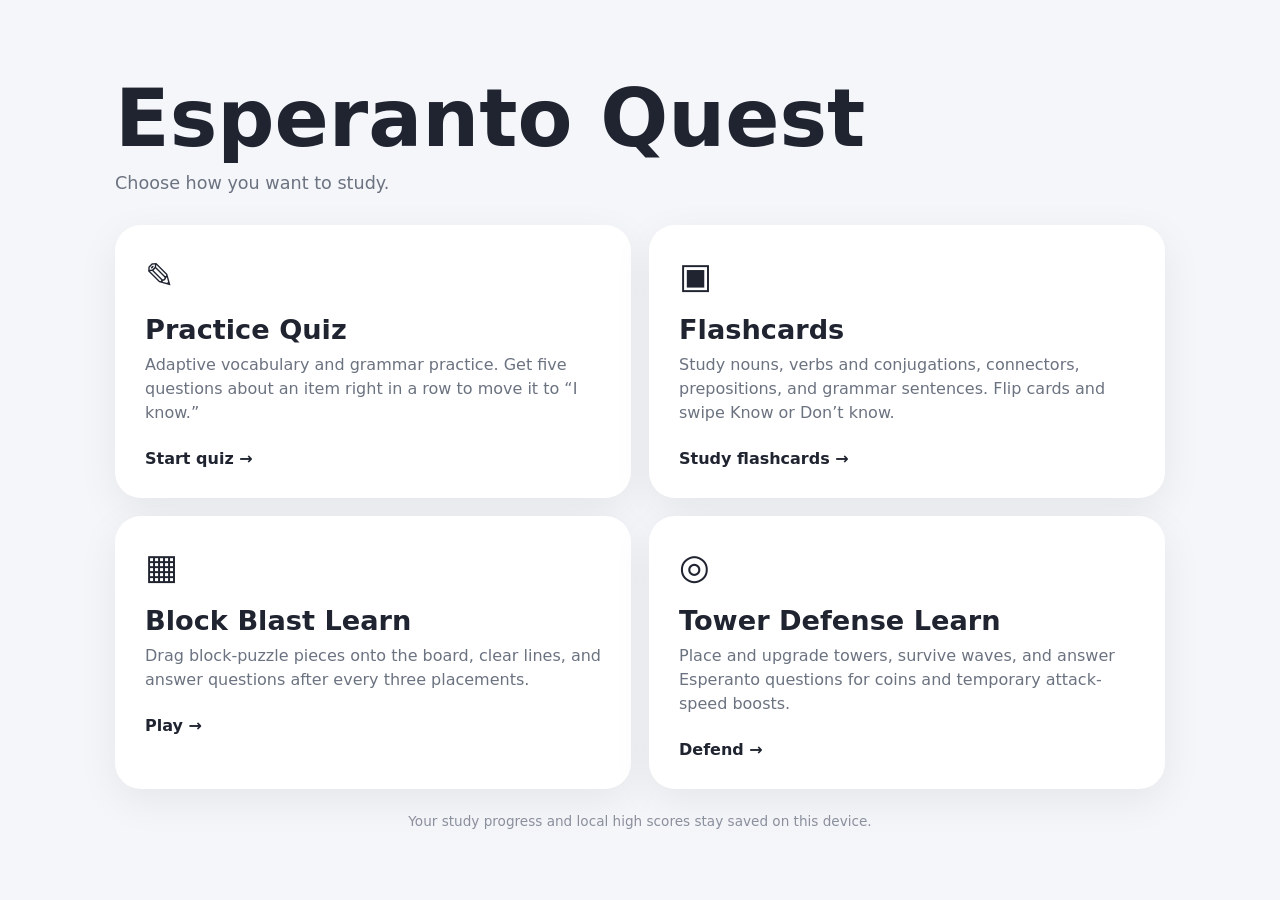
==== commit a607ffed: "Link tower defense learning mode from home" ====
--- a/index.html
+++ b/index.html
@@ -1 +1 @@
-<!doctype html><html lang="en"><head><meta charset="utf-8"><meta name="viewport" content="width=device-width,initial-scale=1,viewport-fit=cover"><title>Esperanto Quest</title><style>:root{font-family:-apple-system,BlinkMacSystemFont,"Segoe UI",system-ui,sans-serif;color:#1f2430}*{box-sizing:border-box}body{margin:0;min-height:100svh;background:#f5f6fa;padding:24px;display:grid;place-items:center}.wrap{width:min(1050px,100%)}h1{font-size:clamp(2.6rem,8vw,5rem);margin:0 0 8px}.sub{color:#6b7280;font-size:1.1rem;margin-bottom:32px}.grid{display:grid;grid-template-columns:repeat(3,1fr);gap:18px}.tile{display:block;text-decoration:none;color:inherit;background:white;border-radius:26px;padding:30px;box-shadow:0 12px 42px #0001;transition:transform .18s,box-shadow .18s}.tile:hover,.tile:focus{transform:translateY(-4px);box-shadow:0 18px 50px #0002}.icon{font-size:2.2rem}.tile h2{font-size:1.7rem;margin:18px 0 8px}.tile p{color:#6b7280;line-height:1.5;margin:0}.go{display:inline-block;margin-top:24px;font-weight:800}.note{text-align:center;color:#8a8f9c;font-size:.85rem;margin-top:24px}@media(max-width:850px){.grid{grid-template-columns:1fr}.tile{padding:25px}}</style></head><body><main class="wrap"><h1>Esperanto Quest</h1><div class="sub">Choose how you want to study.</div><div class="grid"><a class="tile" href="quiz.html"><div class="icon">✎</div><h2>Practice Quiz</h2><p>Adaptive vocabulary and grammar practice. Get five questions about an item right in a row to move it to “I know.”</p><span class="go">Start quiz →</span></a><a class="tile" href="flashcards.html"><div class="icon">▣</div><h2>Flashcards</h2><p>Study nouns, verbs and conjugations, connectors, prepositions, and grammar sentences. Flip cards and swipe Know or Don’t know.</p><span class="go">Study flashcards →</span></a><a class="tile" href="blockblast.html"><div class="icon">▦</div><h2>Block Blast Learn</h2><p>Place block-puzzle pieces by answering questions from your flashcard sets. Clear lines, build streaks, and beat your saved high score.</p><span class="go">Play →</span></a></div><div class="note">Your study progress and local high scores stay saved on this device.</div></main></body></html>+<!doctype html><html lang="en"><head><meta charset="utf-8"><meta name="viewport" content="width=device-width,initial-scale=1,viewport-fit=cover"><title>Esperanto Quest</title><style>:root{font-family:-apple-system,BlinkMacSystemFont,"Segoe UI",system-ui,sans-serif;color:#1f2430}*{box-sizing:border-box}body{margin:0;min-height:100svh;background:#f5f6fa;padding:24px;display:grid;place-items:center}.wrap{width:min(1050px,100%)}h1{font-size:clamp(2.6rem,8vw,5rem);margin:0 0 8px}.sub{color:#6b7280;font-size:1.1rem;margin-bottom:32px}.grid{display:grid;grid-template-columns:repeat(2,1fr);gap:18px}.tile{display:block;text-decoration:none;color:inherit;background:white;border-radius:26px;padding:30px;box-shadow:0 12px 42px #0001;transition:transform .18s,box-shadow .18s}.tile:hover,.tile:focus{transform:translateY(-4px);box-shadow:0 18px 50px #0002}.icon{font-size:2.2rem}.tile h2{font-size:1.7rem;margin:18px 0 8px}.tile p{color:#6b7280;line-height:1.5;margin:0}.go{display:inline-block;margin-top:24px;font-weight:800}.note{text-align:center;color:#8a8f9c;font-size:.85rem;margin-top:24px}@media(max-width:750px){.grid{grid-template-columns:1fr}.tile{padding:25px}}</style></head><body><main class="wrap"><h1>Esperanto Quest</h1><div class="sub">Choose how you want to study.</div><div class="grid"><a class="tile" href="quiz.html"><div class="icon">✎</div><h2>Practice Quiz</h2><p>Adaptive vocabulary and grammar practice. Get five questions about an item right in a row to move it to “I know.”</p><span class="go">Start quiz →</span></a><a class="tile" href="flashcards.html"><div class="icon">▣</div><h2>Flashcards</h2><p>Study nouns, verbs and conjugations, connectors, prepositions, and grammar sentences. Flip cards and swipe Know or Don’t know.</p><span class="go">Study flashcards →</span></a><a class="tile" href="blockblast.html"><div class="icon">▦</div><h2>Block Blast Learn</h2><p>Drag block-puzzle pieces onto the board, clear lines, and answer questions after every three placements.</p><span class="go">Play →</span></a><a class="tile" href="tdlearn.html"><div class="icon">◎</div><h2>Tower Defense Learn</h2><p>Place and upgrade towers, survive waves, and answer Esperanto questions for coins and temporary attack-speed boosts.</p><span class="go">Defend →</span></a></div><div class="note">Your study progress and local high scores stay saved on this device.</div></main></body></html>
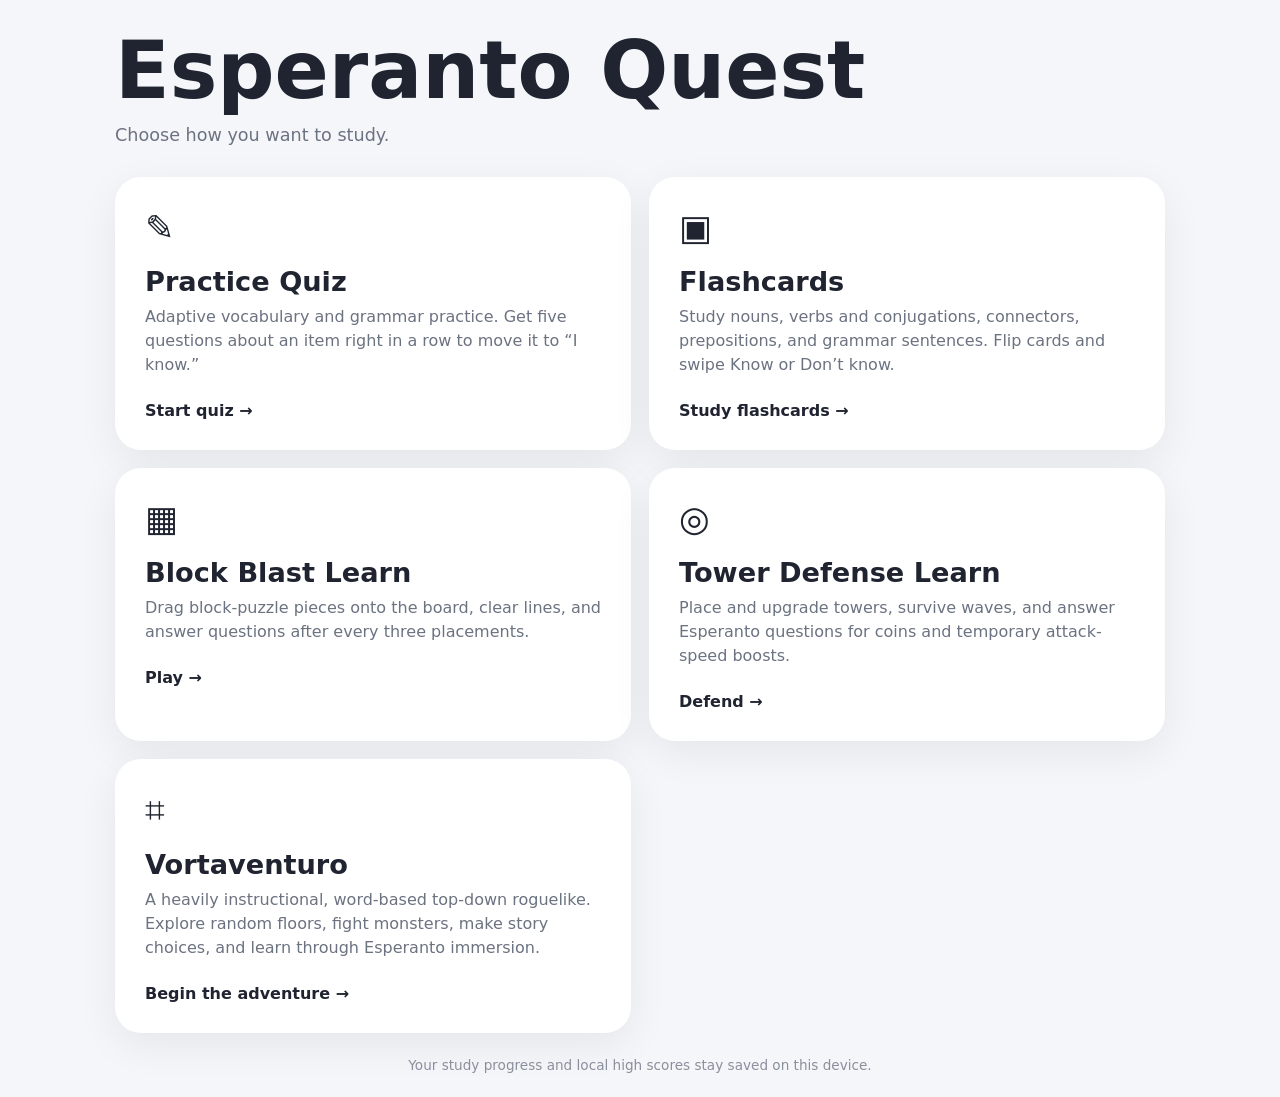
==== commit 4b7cae12: "Add Vortaventuro roguelike to home page" ====
--- a/index.html
+++ b/index.html
@@ -1 +1 @@
-<!doctype html><html lang="en"><head><meta charset="utf-8"><meta name="viewport" content="width=device-width,initial-scale=1,viewport-fit=cover"><title>Esperanto Quest</title><style>:root{font-family:-apple-system,BlinkMacSystemFont,"Segoe UI",system-ui,sans-serif;color:#1f2430}*{box-sizing:border-box}body{margin:0;min-height:100svh;background:#f5f6fa;padding:24px;display:grid;place-items:center}.wrap{width:min(1050px,100%)}h1{font-size:clamp(2.6rem,8vw,5rem);margin:0 0 8px}.sub{color:#6b7280;font-size:1.1rem;margin-bottom:32px}.grid{display:grid;grid-template-columns:repeat(2,1fr);gap:18px}.tile{display:block;text-decoration:none;color:inherit;background:white;border-radius:26px;padding:30px;box-shadow:0 12px 42px #0001;transition:transform .18s,box-shadow .18s}.tile:hover,.tile:focus{transform:translateY(-4px);box-shadow:0 18px 50px #0002}.icon{font-size:2.2rem}.tile h2{font-size:1.7rem;margin:18px 0 8px}.tile p{color:#6b7280;line-height:1.5;margin:0}.go{display:inline-block;margin-top:24px;font-weight:800}.note{text-align:center;color:#8a8f9c;font-size:.85rem;margin-top:24px}@media(max-width:750px){.grid{grid-template-columns:1fr}.tile{padding:25px}}</style></head><body><main class="wrap"><h1>Esperanto Quest</h1><div class="sub">Choose how you want to study.</div><div class="grid"><a class="tile" href="quiz.html"><div class="icon">✎</div><h2>Practice Quiz</h2><p>Adaptive vocabulary and grammar practice. Get five questions about an item right in a row to move it to “I know.”</p><span class="go">Start quiz →</span></a><a class="tile" href="flashcards.html"><div class="icon">▣</div><h2>Flashcards</h2><p>Study nouns, verbs and conjugations, connectors, prepositions, and grammar sentences. Flip cards and swipe Know or Don’t know.</p><span class="go">Study flashcards →</span></a><a class="tile" href="blockblast.html"><div class="icon">▦</div><h2>Block Blast Learn</h2><p>Drag block-puzzle pieces onto the board, clear lines, and answer questions after every three placements.</p><span class="go">Play →</span></a><a class="tile" href="tdlearn.html"><div class="icon">◎</div><h2>Tower Defense Learn</h2><p>Place and upgrade towers, survive waves, and answer Esperanto questions for coins and temporary attack-speed boosts.</p><span class="go">Defend →</span></a></div><div class="note">Your study progress and local high scores stay saved on this device.</div></main></body></html>+<!doctype html><html lang="en"><head><meta charset="utf-8"><meta name="viewport" content="width=device-width,initial-scale=1,viewport-fit=cover"><title>Esperanto Quest</title><style>:root{font-family:-apple-system,BlinkMacSystemFont,"Segoe UI",system-ui,sans-serif;color:#1f2430}*{box-sizing:border-box}body{margin:0;min-height:100svh;background:#f5f6fa;padding:24px;display:grid;place-items:center}.wrap{width:min(1050px,100%)}h1{font-size:clamp(2.6rem,8vw,5rem);margin:0 0 8px}.sub{color:#6b7280;font-size:1.1rem;margin-bottom:32px}.grid{display:grid;grid-template-columns:repeat(2,1fr);gap:18px}.tile{display:block;text-decoration:none;color:inherit;background:white;border-radius:26px;padding:30px;box-shadow:0 12px 42px #0001;transition:transform .18s,box-shadow .18s}.tile:hover,.tile:focus{transform:translateY(-4px);box-shadow:0 18px 50px #0002}.icon{font-size:2.2rem}.tile h2{font-size:1.7rem;margin:18px 0 8px}.tile p{color:#6b7280;line-height:1.5;margin:0}.go{display:inline-block;margin-top:24px;font-weight:800}.note{text-align:center;color:#8a8f9c;font-size:.85rem;margin-top:24px}@media(max-width:750px){.grid{grid-template-columns:1fr}.tile{padding:25px}}</style></head><body><main class="wrap"><h1>Esperanto Quest</h1><div class="sub">Choose how you want to study.</div><div class="grid"><a class="tile" href="quiz.html"><div class="icon">✎</div><h2>Practice Quiz</h2><p>Adaptive vocabulary and grammar practice. Get five questions about an item right in a row to move it to “I know.”</p><span class="go">Start quiz →</span></a><a class="tile" href="flashcards.html"><div class="icon">▣</div><h2>Flashcards</h2><p>Study nouns, verbs and conjugations, connectors, prepositions, and grammar sentences. Flip cards and swipe Know or Don’t know.</p><span class="go">Study flashcards →</span></a><a class="tile" href="blockblast.html"><div class="icon">▦</div><h2>Block Blast Learn</h2><p>Drag block-puzzle pieces onto the board, clear lines, and answer questions after every three placements.</p><span class="go">Play →</span></a><a class="tile" href="tdlearn.html"><div class="icon">◎</div><h2>Tower Defense Learn</h2><p>Place and upgrade towers, survive waves, and answer Esperanto questions for coins and temporary attack-speed boosts.</p><span class="go">Defend →</span></a><a class="tile" href="aventuro.html"><div class="icon">⌗</div><h2>Vortaventuro</h2><p>A heavily instructional, word-based top-down roguelike. Explore random floors, fight monsters, make story choices, and learn through Esperanto immersion.</p><span class="go">Begin the adventure →</span></a></div><div class="note">Your study progress and local high scores stay saved on this device.</div></main></body></html>
